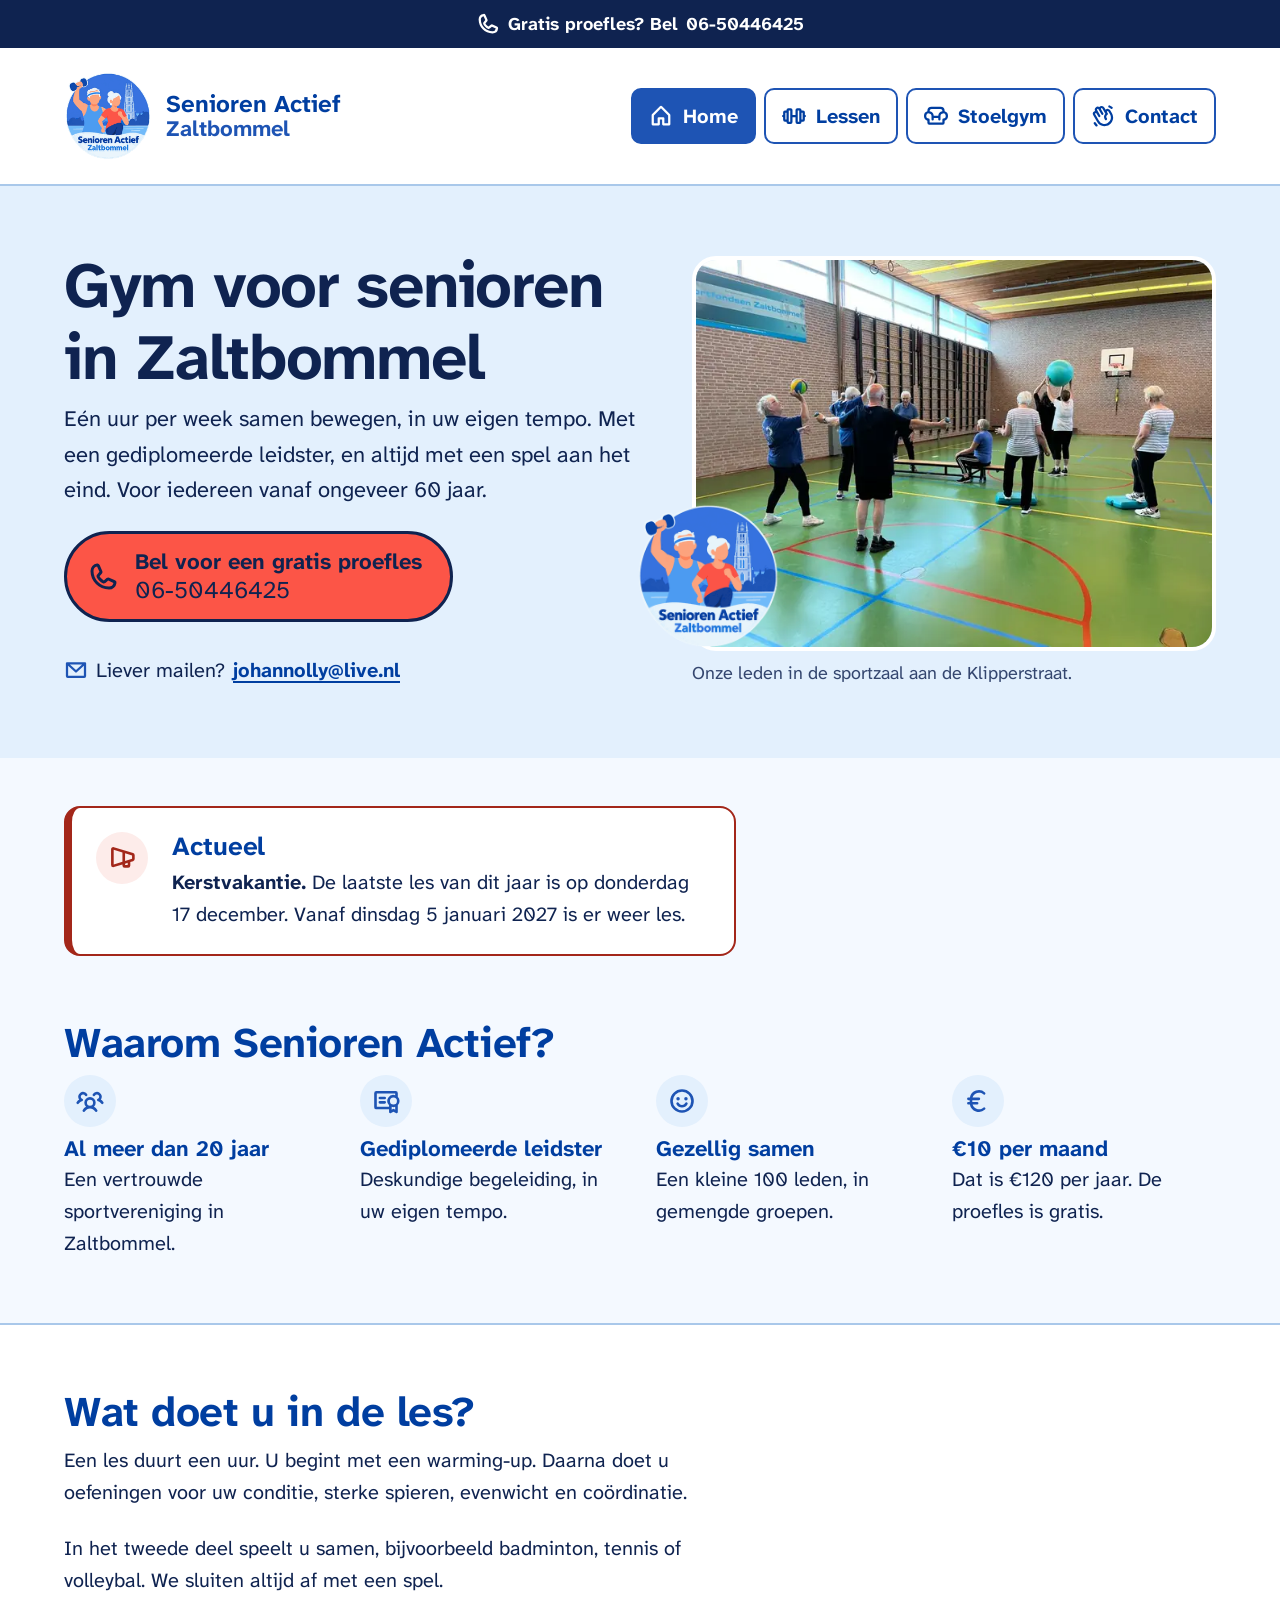
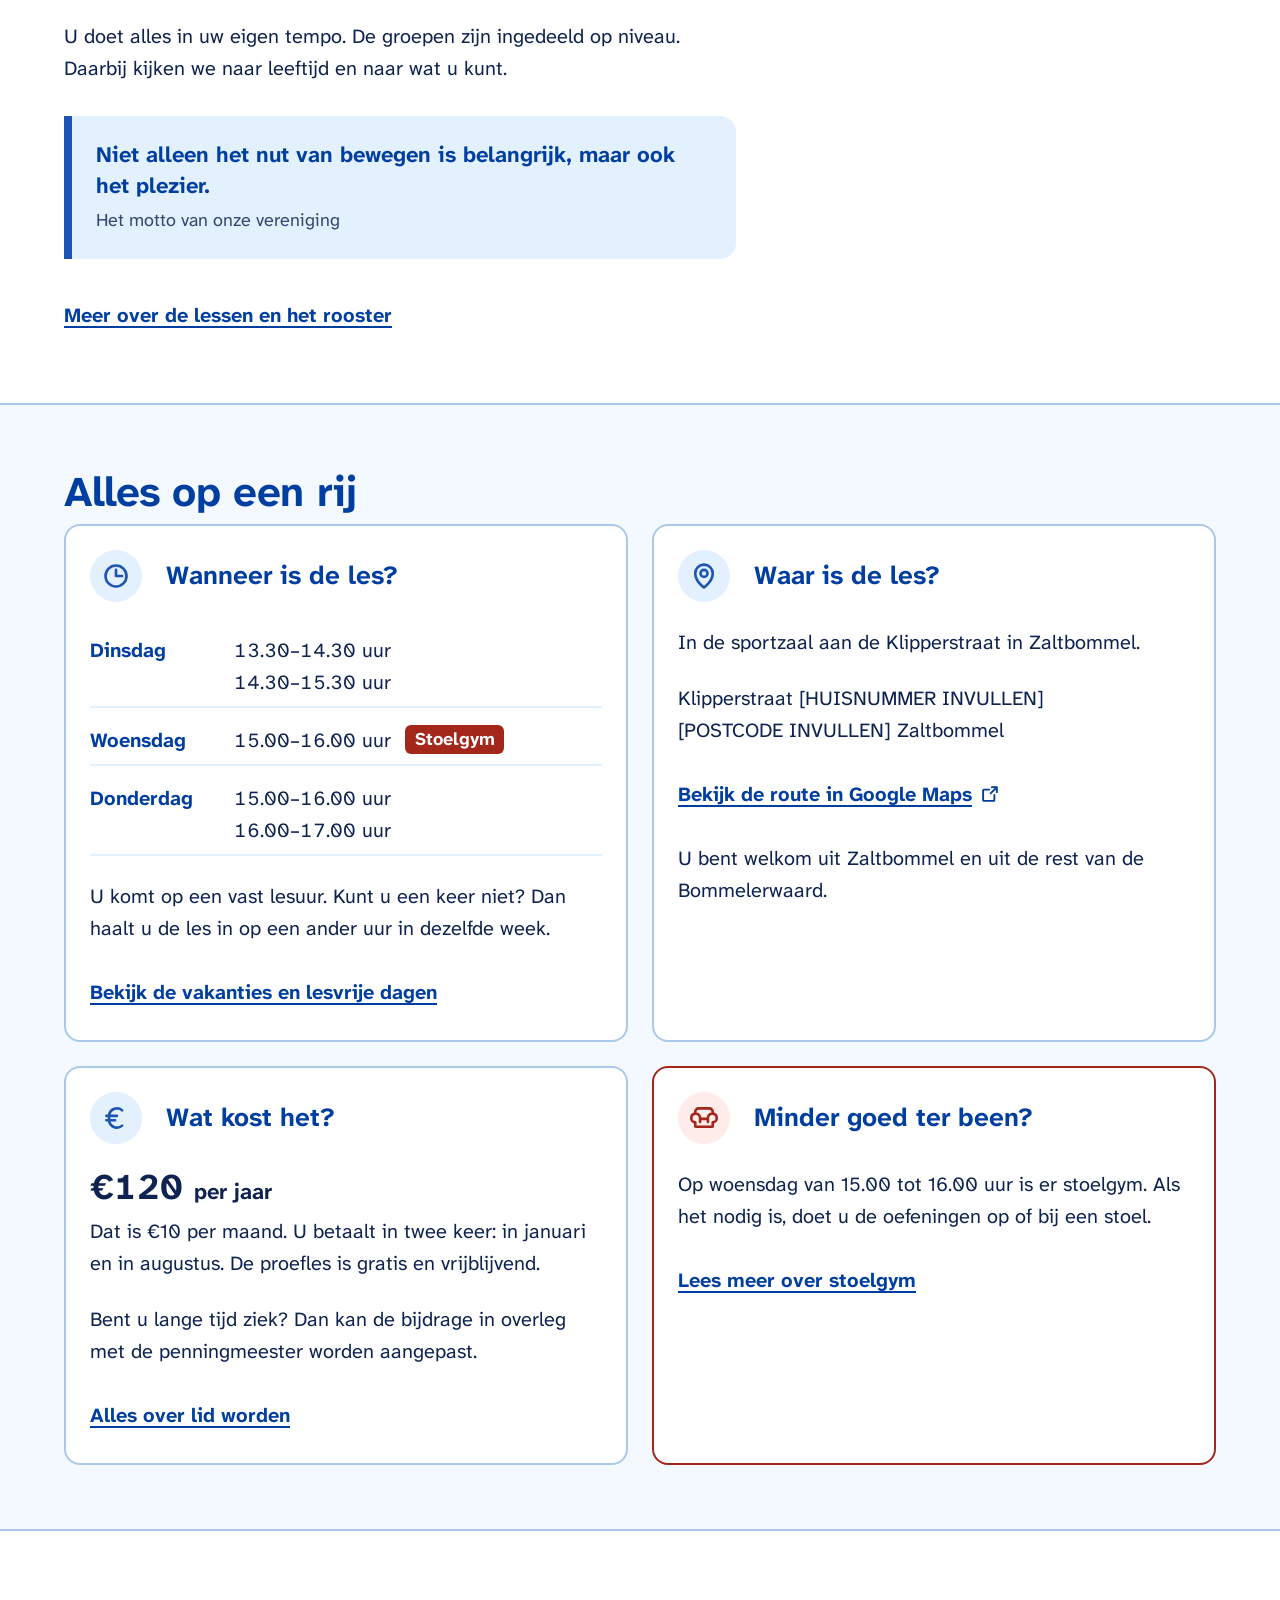
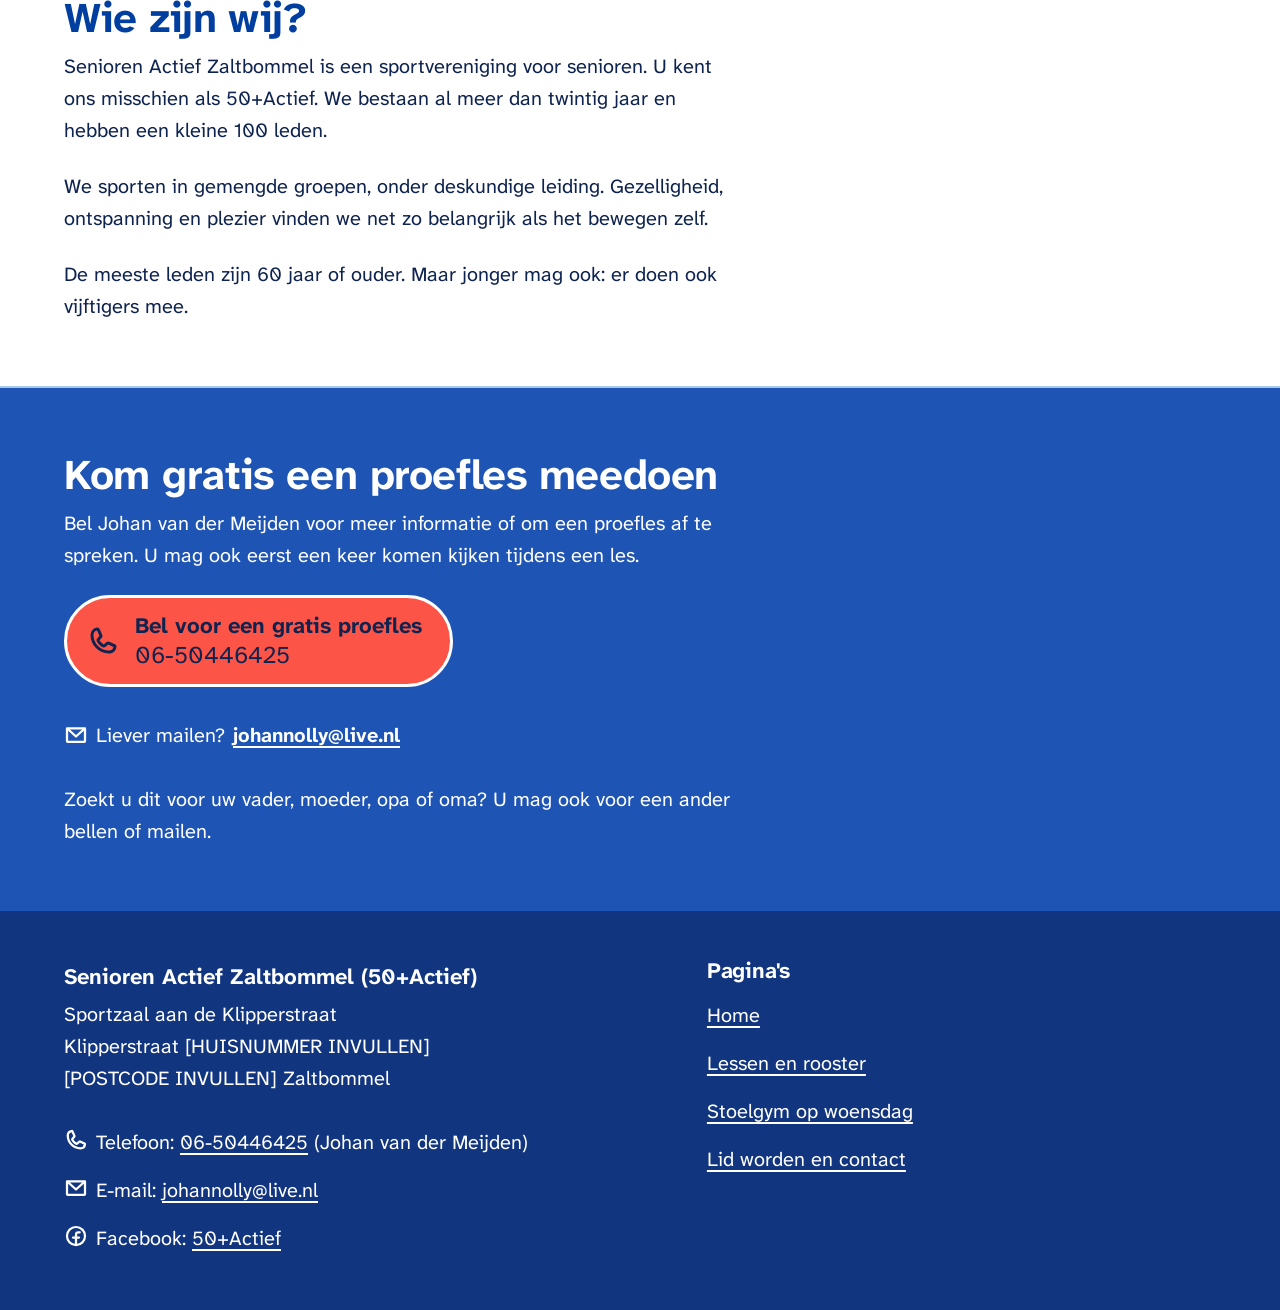
==== index.html @ b39913b5 "Ontwerp 2 van de website Senioren Actief Zaltbommel Herontwerp met de UI/UX Pro Max-richtlijnen: sti" ====
<!DOCTYPE html>
<html lang="nl">
<head>
  <meta charset="utf-8">
  <meta name="viewport" content="width=device-width, initial-scale=1">
  <title>Gym voor senioren in Zaltbommel | Senioren Actief</title>
  <meta name="description" content="Gezellig bewegen voor 60-plussers in Zaltbommel: één uur gym en spel per week, in uw eigen tempo. €120 per jaar. Bel voor een gratis proefles.">
  <link rel="canonical" href="https://www.seniorenactiefzaltbommel.nl/">
  <meta name="theme-color" content="#1e54b4">

  <!-- Voor delen via WhatsApp en Facebook -->
  <meta property="og:type" content="website">
  <meta property="og:locale" content="nl_NL">
  <meta property="og:site_name" content="Senioren Actief Zaltbommel">
  <meta property="og:title" content="Gym voor senioren in Zaltbommel">
  <meta property="og:description" content="Eén uur per week samen bewegen, in uw eigen tempo. Bel voor een gratis proefles.">
  <meta property="og:url" content="https://www.seniorenactiefzaltbommel.nl/">
  <meta property="og:image" content="https://www.seniorenactiefzaltbommel.nl/img/senioren-actief-zaltbommel-deelfoto.jpg">
  <meta property="og:image:width" content="1024">
  <meta property="og:image:height" content="538">
  <meta property="og:image:alt" content="Leden van Senioren Actief Zaltbommel tijdens een les in de sportzaal">

  <link rel="icon" href="favicon.ico" sizes="32x32">
  <link rel="icon" href="img/icoon-192.png" type="image/png" sizes="192x192">
  <link rel="apple-touch-icon" href="apple-touch-icon.png">
  <link rel="preload" href="fonts/atkinson-hyperlegible-next-latin-400-normal.woff2" as="font" type="font/woff2" crossorigin>
  <link rel="preload" href="fonts/atkinson-hyperlegible-next-latin-700-normal.woff2" as="font" type="font/woff2" crossorigin>
  <link rel="stylesheet" href="style.css">

  <!-- BEWERKEN: gegevens voor Google (naam, adres, telefoon, Facebook, lestijden).
       Houd dit gelijk aan de tekst op de site. Zie BEWERKEN.md. -->
  <script type="application/ld+json">
  {
    "@context": "https://schema.org",
    "@type": "SportsClub",
    "@id": "https://www.seniorenactiefzaltbommel.nl/#vereniging",
    "name": "Senioren Actief Zaltbommel",
    "alternateName": "50+Actief",
    "description": "Sportvereniging voor senioren in Zaltbommel. Eén uur gym en spel per week onder leiding van een gediplomeerde leidster.",
    "url": "https://www.seniorenactiefzaltbommel.nl/",
    "logo": "https://www.seniorenactiefzaltbommel.nl/img/logo-512.png",
    "image": "https://www.seniorenactiefzaltbommel.nl/img/seniorengym-zaltbommel-oefeningen-met-bal-1024.jpg",
    "telephone": "+31650446425",
    "address": {
      "@type": "PostalAddress",
      "streetAddress": "Klipperstraat [HUISNUMMER INVULLEN]",
      "postalCode": "[POSTCODE INVULLEN]",
      "addressLocality": "Zaltbommel",
      "addressCountry": "NL"
    },
    "areaServed": ["Zaltbommel", "Bommelerwaard"],
    "sameAs": ["https://www.facebook.com/INVULLEN"],
    "openingHoursSpecification": [
      {
        "@type": "OpeningHoursSpecification",
        "dayOfWeek": "https://schema.org/Tuesday",
        "opens": "13:30",
        "closes": "15:30"
      },
      {
        "@type": "OpeningHoursSpecification",
        "dayOfWeek": "https://schema.org/Wednesday",
        "opens": "15:00",
        "closes": "16:00"
      },
      {
        "@type": "OpeningHoursSpecification",
        "dayOfWeek": "https://schema.org/Thursday",
        "opens": "15:00",
        "closes": "17:00"
      }
    ]
  }
  </script>
  <!-- EINDE BEWERKEN -->
</head>
<body>
  <a class="naar-inhoud" href="#inhoud">Naar de inhoud</a>

  <header>
    <!-- BEWERKEN: telefoonnummer bovenaan -->
    <div class="belbalk op-blauw">
      <p><a href="tel:+31650446425"><svg class="icoon" aria-hidden="true" focusable="false"><use href="img/iconen.svg#phone"></use></svg>Gratis proefles? Bel <span class="nummer">06-50446425</span></a></p>
    </div>
    <!-- EINDE BEWERKEN -->
    <div class="kop">
      <div class="wrap kop-binnen">
        <a class="logo" href="./">
          <img src="img/logo-senioren-actief-zaltbommel-160.png" alt="" width="88" height="88">
          <span class="logo-tekst"><span class="logo-naam">Senioren Actief</span> <span class="logo-plaats">Zaltbommel</span></span>
        </a>
        <nav class="menu" aria-label="Hoofdmenu">
          <ul>
            <li><a href="./" aria-current="page"><svg class="icoon" aria-hidden="true" focusable="false"><use href="img/iconen.svg#house"></use></svg>Home</a></li>
            <li><a href="lessen.html"><svg class="icoon" aria-hidden="true" focusable="false"><use href="img/iconen.svg#barbell"></use></svg>Lessen</a></li>
            <li><a href="stoelgym.html"><svg class="icoon" aria-hidden="true" focusable="false"><use href="img/iconen.svg#armchair"></use></svg>Stoelgym</a></li>
            <li><a href="contact.html"><svg class="icoon" aria-hidden="true" focusable="false"><use href="img/iconen.svg#hand-waving"></use></svg>Contact</a></li>
          </ul>
        </nav>
      </div>
    </div>
  </header>

  <main id="inhoud">
    <section class="held" aria-labelledby="titel">
      <div class="wrap held-raster">
        <div>
          <h1 id="titel">Gym voor senioren in Zaltbommel</h1>
          <p class="inleiding">Eén uur per week samen bewegen, in uw eigen tempo. Met een gediplomeerde leidster, en altijd met een spel aan het eind. Voor iedereen vanaf ongeveer 60 jaar.</p>
          <!-- BEWERKEN: belknop en e-mail -->
          <p class="actie">
            <a class="knop-bel" href="tel:+31650446425"><svg class="icoon" aria-hidden="true" focusable="false"><use href="img/iconen.svg#phone"></use></svg><span><span class="knop-bel-tekst">Bel voor een gratis proefles</span> <span class="knop-bel-nummer">06-50446425</span></span></a>
          </p>
          <p class="mail-regel"><svg class="icoon" aria-hidden="true" focusable="false"><use href="img/iconen.svg#envelope-simple"></use></svg>Liever mailen? <a href="mailto:johannolly%40live.nl">johannolly&#64;live.nl</a></p>
          <!-- EINDE BEWERKEN -->
        </div>

        <!-- BEWERKEN: foto bovenaan. Zie BEWERKEN.md, onderdeel "Foto". -->
        <figure class="held-foto">
          <picture>
            <source type="image/webp" srcset="img/seniorengym-zaltbommel-oefeningen-met-bal-640.webp 640w, img/seniorengym-zaltbommel-oefeningen-met-bal-1024.webp 1024w" sizes="(min-width: 64em) 34rem, calc(100vw - 2rem)">
            <img src="img/seniorengym-zaltbommel-oefeningen-met-bal-1024.jpg" srcset="img/seniorengym-zaltbommel-oefeningen-met-bal-640.jpg 640w, img/seniorengym-zaltbommel-oefeningen-met-bal-1024.jpg 1024w" sizes="(min-width: 64em) 34rem, calc(100vw - 2rem)" width="1024" height="768" alt="Leden van Senioren Actief tijdens een les in de sportzaal. Een vrouw gooit een bal omhoog, een man oefent met gewichtjes en verderop tilt een vrouw een grote gymbal boven haar hoofd.">
          </picture>
          <img class="held-sticker" src="img/logo-senioren-actief-zaltbommel-320.png" alt="" width="144" height="144" loading="lazy">
          <figcaption>Onze leden in de sportzaal aan de Klipperstraat.</figcaption>
        </figure>
        <!-- EINDE BEWERKEN -->
      </div>
    </section>

    <!-- BEWERKEN: actueel
         Pas de tekst in het blok hieronder aan, of haal het hele blok weg
         (van <section class="actueel" tot en met </section>) als er geen nieuws is.
         Voorbeeld voor een evenement:
         <p><strong>Zaterdag 12 juni: wandeltocht.</strong> We lopen samen een rondje. Opgeven bij Johan.</p>
    -->
    <section class="actueel" aria-labelledby="actueel-titel">
      <div class="wrap">
        <div class="actueel-bericht">
          <span class="icoon-rond"><svg class="icoon" aria-hidden="true" focusable="false"><use href="img/iconen.svg#megaphone-simple"></use></svg></span>
          <div>
            <h2 id="actueel-titel">Actueel</h2>
            <p><strong>Kerstvakantie.</strong> De laatste les van dit jaar is op donderdag 17 december. Vanaf dinsdag 5 januari 2027 is er weer les.</p>
          </div>
        </div>
      </div>
    </section>
    <!-- EINDE BEWERKEN: actueel -->

    <section class="sectie" aria-labelledby="waarom-titel">
      <div class="wrap">
        <h2 id="waarom-titel">Waarom Senioren Actief?</h2>
        <ul class="feiten">
          <li><span class="icoon-rond"><svg class="icoon" aria-hidden="true" focusable="false"><use href="img/iconen.svg#users-three"></use></svg></span><span><strong>Al meer dan 20 jaar</strong> Een vertrouwde sportvereniging in Zaltbommel.</span></li>
          <li><span class="icoon-rond"><svg class="icoon" aria-hidden="true" focusable="false"><use href="img/iconen.svg#certificate"></use></svg></span><span><strong>Gediplomeerde leidster</strong> Deskundige begeleiding, in uw eigen tempo.</span></li>
          <li><span class="icoon-rond"><svg class="icoon" aria-hidden="true" focusable="false"><use href="img/iconen.svg#smiley"></use></svg></span><span><strong>Gezellig samen</strong> Een kleine 100 leden, in gemengde groepen.</span></li>
          <li><span class="icoon-rond"><svg class="icoon" aria-hidden="true" focusable="false"><use href="img/iconen.svg#currency-eur"></use></svg></span><span><strong>€10 per maand</strong> Dat is €120 per jaar. De proefles is gratis.</span></li>
        </ul>
      </div>
    </section>

    <section class="sectie sectie-wit" aria-labelledby="les-titel">
      <div class="wrap">
        <div class="tekstkolom">
          <h2 id="les-titel">Wat doet u in de les?</h2>
          <p>Een les duurt een uur. U begint met een warming-up. Daarna doet u oefeningen voor uw conditie, sterke spieren, evenwicht en coördinatie.</p>
          <p>In het tweede deel speelt u samen, bijvoorbeeld badminton, tennis of volleybal. We sluiten altijd af met een spel.</p>
          <p>U doet alles in uw eigen tempo. De groepen zijn ingedeeld op niveau. Daarbij kijken we naar leeftijd en naar wat u kunt.</p>
          <figure class="motto">
            <blockquote><p>Niet alleen het nut van bewegen is belangrijk, maar ook het plezier.</p></blockquote>
            <figcaption>Het motto van onze vereniging</figcaption>
          </figure>
          <p><a class="losse-link" href="lessen.html">Meer over de lessen en het rooster</a></p>
        </div>
      </div>
    </section>

    <section class="sectie" aria-labelledby="alles-titel">
      <div class="wrap">
        <h2 id="alles-titel">Alles op een rij</h2>
        <div class="kaarten">
          <div class="kaart">
            <div class="kaart-kop">
              <span class="icoon-rond"><svg class="icoon" aria-hidden="true" focusable="false"><use href="img/iconen.svg#clock"></use></svg></span>
              <h3>Wanneer is de les?</h3>
            </div>
            <!-- BEWERKEN: lestijden (ook aanpassen op lessen.html, stoelgym.html en in de gegevens voor Google bovenaan dit bestand) -->
            <dl class="lestijden">
              <div>
                <dt>Dinsdag</dt>
                <dd>13.30–14.30 uur</dd>
                <dd>14.30–15.30 uur</dd>
              </div>
              <div>
                <dt>Woensdag</dt>
                <dd>15.00–16.00 uur <span class="label">Stoelgym</span></dd>
              </div>
              <div>
                <dt>Donderdag</dt>
                <dd>15.00–16.00 uur</dd>
                <dd>16.00–17.00 uur</dd>
              </div>
            </dl>
            <!-- EINDE BEWERKEN: lestijden -->
            <p>U komt op een vast lesuur. Kunt u een keer niet? Dan haalt u de les in op een ander uur in dezelfde week.</p>
            <p><a class="losse-link" href="lessen.html#rooster">Bekijk de vakanties en lesvrije dagen</a></p>
          </div>

          <div class="kaart">
            <div class="kaart-kop">
              <span class="icoon-rond"><svg class="icoon" aria-hidden="true" focusable="false"><use href="img/iconen.svg#map-pin"></use></svg></span>
              <h3>Waar is de les?</h3>
            </div>
            <!-- BEWERKEN: adres -->
            <p>In de sportzaal aan de Klipperstraat in Zaltbommel.</p>
            <p>Klipperstraat [HUISNUMMER INVULLEN]<br>[POSTCODE INVULLEN] Zaltbommel</p>
            <p><a class="losse-link" href="https://www.google.com/maps/search/?api=1&amp;query=Klipperstraat%2C+Zaltbommel">Bekijk de route in Google Maps <svg class="icoon" aria-hidden="true" focusable="false"><use href="img/iconen.svg#arrow-square-out"></use></svg></a></p>
            <!-- EINDE BEWERKEN: adres -->
            <p>U bent welkom uit Zaltbommel en uit de rest van de Bommelerwaard.</p>
          </div>

          <div class="kaart">
            <div class="kaart-kop">
              <span class="icoon-rond"><svg class="icoon" aria-hidden="true" focusable="false"><use href="img/iconen.svg#currency-eur"></use></svg></span>
              <h3>Wat kost het?</h3>
            </div>
            <!-- BEWERKEN: contributie -->
            <p class="prijs">€120 <span>per jaar</span></p>
            <p>Dat is €10 per maand. U betaalt in twee keer: in januari en in augustus. De proefles is gratis en vrijblijvend.</p>
            <p>Bent u lange tijd ziek? Dan kan de bijdrage in overleg met de penningmeester worden aangepast.</p>
            <!-- EINDE BEWERKEN: contributie -->
            <p><a class="losse-link" href="contact.html">Alles over lid worden</a></p>
          </div>

          <div class="kaart kaart-let-op">
            <div class="kaart-kop">
              <span class="icoon-rond"><svg class="icoon" aria-hidden="true" focusable="false"><use href="img/iconen.svg#armchair"></use></svg></span>
              <h3>Minder goed ter been?</h3>
            </div>
            <p>Op woensdag van 15.00 tot 16.00 uur is er stoelgym. Als het nodig is, doet u de oefeningen op of bij een stoel.</p>
            <p><a class="losse-link" href="stoelgym.html">Lees meer over stoelgym</a></p>
          </div>
        </div>
      </div>
    </section>

    <section class="sectie sectie-wit" aria-labelledby="wie-titel">
      <div class="wrap">
        <div class="tekstkolom">
          <h2 id="wie-titel">Wie zijn wij?</h2>
          <p>Senioren Actief Zaltbommel is een sportvereniging voor senioren. U kent ons misschien als 50+Actief. We bestaan al meer dan twintig jaar en hebben een kleine 100 leden.</p>
          <p>We sporten in gemengde groepen, onder deskundige leiding. Gezelligheid, ontspanning en plezier vinden we net zo belangrijk als het bewegen zelf.</p>
          <p>De meeste leden zijn 60 jaar of ouder. Maar jonger mag ook: er doen ook vijftigers mee.</p>
        </div>
      </div>
    </section>

    <section class="bel-blok op-blauw" aria-labelledby="bel-titel">
      <div class="wrap">
        <div class="tekstkolom">
          <h2 id="bel-titel">Kom gratis een proefles meedoen</h2>
          <!-- BEWERKEN: contactgegevens onderaan de pagina -->
          <p>Bel Johan van der Meijden voor meer informatie of om een proefles af te spreken. U mag ook eerst een keer komen kijken tijdens een les.</p>
          <p class="actie">
            <a class="knop-bel" href="tel:+31650446425"><svg class="icoon" aria-hidden="true" focusable="false"><use href="img/iconen.svg#phone"></use></svg><span><span class="knop-bel-tekst">Bel voor een gratis proefles</span> <span class="knop-bel-nummer">06-50446425</span></span></a>
          </p>
          <p class="mail-regel"><svg class="icoon" aria-hidden="true" focusable="false"><use href="img/iconen.svg#envelope-simple"></use></svg>Liever mailen? <a href="mailto:johannolly%40live.nl">johannolly&#64;live.nl</a></p>
          <!-- EINDE BEWERKEN -->
          <p>Zoekt u dit voor uw vader, moeder, opa of oma? U mag ook voor een ander bellen of mailen.</p>
        </div>
      </div>
    </section>
  </main>

  <footer class="voet op-blauw">
    <div class="wrap voet-raster">
      <div>
        <!-- BEWERKEN: voettekst. Deze staat op elke pagina hetzelfde. Pas hem op alle pagina's aan. -->
        <address>
          <p class="voet-naam">Senioren Actief Zaltbommel (50+Actief)</p>
          <p>Sportzaal aan de Klipperstraat<br>Klipperstraat [HUISNUMMER INVULLEN]<br>[POSTCODE INVULLEN] Zaltbommel</p>
          <ul class="voet-contact">
            <li><svg class="icoon" aria-hidden="true" focusable="false"><use href="img/iconen.svg#phone"></use></svg><span>Telefoon: <a href="tel:+31650446425">06-50446425</a> (Johan van der Meijden)</span></li>
            <li><svg class="icoon" aria-hidden="true" focusable="false"><use href="img/iconen.svg#envelope-simple"></use></svg><span>E-mail: <a href="mailto:johannolly%40live.nl">johannolly&#64;live.nl</a></span></li>
            <li><svg class="icoon" aria-hidden="true" focusable="false"><use href="img/iconen.svg#facebook-logo"></use></svg><span>Facebook: <a href="https://www.facebook.com/INVULLEN">50+Actief</a></span></li>
          </ul>
        </address>
        <!-- EINDE BEWERKEN: voettekst -->
      </div>
      <nav class="voet-menu" aria-labelledby="voet-menu-titel">
        <h2 id="voet-menu-titel">Pagina's</h2>
        <ul>
          <li><a href="./">Home</a></li>
          <li><a href="lessen.html">Lessen en rooster</a></li>
          <li><a href="stoelgym.html">Stoelgym op woensdag</a></li>
          <li><a href="contact.html">Lid worden en contact</a></li>
        </ul>
      </nav>
    </div>
  </footer>
</body>
</html>
---- style.css ----
/* ==========================================================
   Senioren Actief Zaltbommel - style.css (ontwerp 2)
   Stijl: "Accessible & Ethical", kleuren uit het logo.
   Kleuren, lettergroottes en ruimtes staan bovenaan bij :root.
   Pas daar iets aan, dan verandert het op de hele site.
   ========================================================== */

/* ---------- Lettertype ----------
   Atkinson Hyperlegible Next: gemaakt voor mensen die slecht zien.
   Zelf gehost in fonts/ (vrije licentie, zie fonts/OFL.txt).
   ---------------------------------- */

@font-face {
  font-family: "Atkinson Hyperlegible Next";
  src: url("fonts/atkinson-hyperlegible-next-latin-400-normal.woff2") format("woff2");
  font-weight: 400;
  font-style: normal;
  font-display: swap;
}

@font-face {
  font-family: "Atkinson Hyperlegible Next";
  src: url("fonts/atkinson-hyperlegible-next-latin-700-normal.woff2") format("woff2");
  font-weight: 700;
  font-style: normal;
  font-display: swap;
}

:root {
  /* Kleuren uit het logo */
  --kleur-tekst: #0f2350;          /* gewone tekst (15:1 op wit) */
  --kleur-tekst-zacht: #34466f;    /* bijschriften (9:1 op wit) */
  --kleur-primair: #1e54b4;        /* blauwe banden, iconen, randen */
  --kleur-primair-donker: #003ea0; /* koppen en links */
  --kleur-op-primair: #ffffff;
  --kleur-cta: #fc5547;            /* alleen de belknop (koraal uit het logo) */
  --kleur-cta-hover: #ff7a6b;
  --kleur-op-cta: #0f2350;
  --kleur-achtergrond: #f4f9ff;    /* achtergrond van de pagina */
  --kleur-vlak: #ffffff;           /* kaarten */
  --kleur-zacht: #e3f0fd;          /* kop van de pagina, iconrondjes */
  --kleur-rand: #a9c8ea;           /* rand van kaarten */
  --kleur-let-op: #a3271a;         /* geen les, labels */
  --kleur-let-op-zacht: #fdecea;
  --kleur-voet: #12357f;           /* voettekst */
  --kleur-focus: #0f2350;

  /* Lettergroottes (1rem = 16px) */
  --tekst: 1.25rem;         /* 20px */
  --tekst-groot: 1.375rem;  /* 22px */
  --tekst-klein: 1.125rem;  /* 18px */
  --kop-1: clamp(2.5rem, 1.75rem + 3.2vw, 4rem);
  --kop-2: clamp(1.875rem, 1.5rem + 1.6vw, 2.625rem);
  --kop-3: 1.625rem;

  /* Ruimtes (8-punts schaal) */
  --ruimte-xs: 0.25rem;
  --ruimte-s: 0.5rem;
  --ruimte-m: 1.5rem;
  --ruimte-l: 2rem;
  --ruimte-xl: 3rem;
  --ruimte-2xl: 4rem;

  /* Rondingen */
  --rond-s: 0.625rem;
  --rond-m: 1rem;
  --rond-l: 1.5rem;

  /* Breedtes */
  --breedte-tekst: 42rem;
  --breedte: 72rem;

  --font: "Atkinson Hyperlegible Next", "Atkinson Hyperlegible", Verdana, Tahoma, system-ui, sans-serif;
}

/* ---------- Basis ---------- */

*,
*::before,
*::after {
  box-sizing: border-box;
}

html {
  -webkit-text-size-adjust: 100%;
  text-size-adjust: 100%;
}

body {
  margin: 0;
  background: var(--kleur-achtergrond);
  color: var(--kleur-tekst);
  font-family: var(--font);
  font-size: var(--tekst);
  line-height: 1.6;
  overflow-wrap: break-word;
}

img {
  display: block;
  max-width: 100%;
  height: auto;
}

h1,
h2,
h3 {
  margin: 0 0 var(--ruimte-s);
  color: var(--kleur-primair-donker);
  line-height: 1.12;
  text-wrap: balance;
}

h1 {
  font-size: var(--kop-1);
  font-weight: 700;
  letter-spacing: -0.02em;
}

h2 {
  font-size: var(--kop-2);
  font-weight: 700;
  letter-spacing: -0.01em;
}

h3 {
  font-size: var(--kop-3);
  font-weight: 700;
}

p,
ul,
ol,
dl,
figure,
blockquote {
  margin: 0 0 var(--ruimte-m);
}

:where(p, ul, ol, dl, figure, blockquote):last-child {
  margin-bottom: 0;
}

ul,
ol {
  padding-left: 1.4em;
}

li + li {
  margin-top: 0.4em;
}

strong {
  font-weight: 700;
}

a {
  color: var(--kleur-primair-donker);
  text-decoration-thickness: 0.09em;
  text-underline-offset: 0.18em;
}

a:hover {
  text-decoration-thickness: 0.18em;
}

a,
summary {
  touch-action: manipulation;
}

/* Kleurovergang bij aanwijzen; geen beweging */
a,
summary {
  transition: background-color 0.15s ease, border-color 0.15s ease, color 0.15s ease;
}

/* Focus: witte binnenrand en een donkere ring van 4px */
:focus-visible {
  outline: 4px solid var(--kleur-focus);
  outline-offset: 2px;
  box-shadow: 0 0 0 2px var(--kleur-vlak);
}

/* Op blauw andersom */
.op-blauw :focus-visible {
  outline-color: var(--kleur-op-primair);
  box-shadow: 0 0 0 2px var(--kleur-tekst);
}

.getal {
  font-variant-numeric: tabular-nums;
}

/* ---------- Iconen ---------- */

.icoon {
  flex: none;
  width: 1.5rem;
  height: 1.5rem;
  fill: currentColor;
}

/* Icoon in een rondje (bij kaarten en feiten) */
.icoon-rond {
  display: inline-grid;
  flex: none;
  place-items: center;
  width: 3.25rem;
  height: 3.25rem;
  border-radius: 50%;
  background: var(--kleur-zacht);
  color: var(--kleur-primair);
}

.icoon-rond .icoon {
  width: 1.75rem;
  height: 1.75rem;
}

/* ---------- Opbouw ---------- */

.wrap {
  width: min(100% - 2rem, var(--breedte));
  margin-inline: auto;
}

.tekstkolom {
  max-width: var(--breedte-tekst);
}

.naar-inhoud {
  position: absolute;
  top: -10rem;
  left: 1rem;
  z-index: 100;
  padding: 0.75rem 1rem;
  border-radius: var(--rond-s);
  background: var(--kleur-vlak);
  font-weight: 700;
}

.naar-inhoud:focus {
  top: 1rem;
}

/* ---------- Belbalk en kop ---------- */

.belbalk {
  background: var(--kleur-tekst);
  color: var(--kleur-op-primair);
}

.belbalk p {
  margin: 0;
  text-align: center;
}

.belbalk a {
  display: inline-flex;
  align-items: center;
  gap: var(--ruimte-s);
  min-height: 3rem;
  padding: 0.5rem 1rem;
  color: var(--kleur-op-primair);
  font-size: var(--tekst-klein);
  font-weight: 700;
  text-decoration: none;
}

.belbalk a:hover {
  text-decoration: underline;
}

.kop {
  border-bottom: 2px solid var(--kleur-rand);
  background: var(--kleur-vlak);
}

.kop-binnen {
  display: flex;
  flex-wrap: wrap;
  align-items: center;
  justify-content: space-between;
  gap: var(--ruimte-m);
  padding-block: var(--ruimte-m);
}

.logo {
  display: inline-flex;
  align-items: center;
  gap: 0.875rem;
  color: var(--kleur-tekst);
  text-decoration: none;
}

.logo img {
  width: 4.5rem;
  height: 4.5rem;
}

.logo-tekst {
  display: flex;
  flex-direction: column;
  line-height: 1.1;
}

.logo-naam {
  color: var(--kleur-primair-donker);
  font-size: 1.5rem;
  font-weight: 700;
}

.logo-plaats {
  color: var(--kleur-primair);
  font-size: var(--tekst-groot);
  font-weight: 700;
}

.menu {
  flex: 1 1 100%;
}

.menu ul {
  display: grid;
  grid-template-columns: 1fr 1fr;
  gap: var(--ruimte-s);
  margin: 0;
  padding: 0;
  list-style: none;
}

.menu li + li {
  margin-top: 0;
}

.menu a {
  display: flex;
  align-items: center;
  justify-content: center;
  gap: 0.625rem;
  min-height: 3.5rem;
  padding: 0.5rem 1rem;
  border: 2px solid var(--kleur-primair);
  border-radius: var(--rond-s);
  background: var(--kleur-vlak);
  color: var(--kleur-primair-donker);
  font-weight: 700;
  text-decoration: none;
}

.menu a:hover {
  background: var(--kleur-zacht);
}

.menu a:active {
  background: var(--kleur-rand);
}

.menu a[aria-current="page"] {
  background: var(--kleur-primair);
  color: var(--kleur-op-primair);
}

@media (min-width: 48em) {
  .logo img {
    width: 5.5rem;
    height: 5.5rem;
  }

  .menu ul {
    grid-template-columns: repeat(4, auto);
    justify-content: start;
  }
}

@media (min-width: 64em) {
  .menu {
    flex: 0 1 auto;
  }
}

/* ---------- Kop van de homepage (held) ---------- */

.held {
  padding-block: var(--ruimte-xl);
  background: var(--kleur-zacht);
}

.held-raster {
  display: grid;
  gap: var(--ruimte-xl);
  align-items: center;
}

.held h1 {
  max-width: 15ch;
  color: var(--kleur-tekst);
}

.inleiding {
  max-width: 36rem;
  font-size: var(--tekst-groot);
}

.mail-regel {
  display: flex;
  flex-wrap: wrap;
  align-items: center;
  gap: 0 var(--ruimte-s);
}

.mail-regel .icoon {
  color: var(--kleur-primair);
}

.mail-regel a {
  display: inline-block;
  padding-block: 0.5rem;
  font-weight: 700;
  overflow-wrap: anywhere;
}

.held-foto {
  position: relative;
  margin: 0;
}

.held-foto picture img {
  width: 100%;
  border: 4px solid var(--kleur-vlak);
  border-radius: var(--rond-l);
}

.held-foto figcaption {
  margin-top: var(--ruimte-s);
  color: var(--kleur-tekst-zacht);
  font-size: var(--tekst-klein);
}

/* Het logo als sticker op de hoek van de foto (alleen brede schermen) */
.held-sticker {
  display: none;
}

@media (min-width: 64em) {
  .held {
    padding-block: var(--ruimte-2xl);
  }

  .held-raster {
    grid-template-columns: 1.05fr 0.95fr;
  }

  .held-sticker {
    position: absolute;
    bottom: 2.5rem;
    left: -3.5rem;
    display: block;
    width: 9rem;
    height: 9rem;
  }
}

/* ---------- Kop van de andere pagina's ---------- */

.paginakop {
  padding-block: var(--ruimte-xl);
  border-bottom: 2px solid var(--kleur-rand);
  background: var(--kleur-zacht);
}

.paginakop h1 {
  max-width: 20ch;
  color: var(--kleur-tekst);
}

.paginakop .inleiding {
  margin-bottom: 0;
}

/* ---------- Belknop (koraal) ---------- */

.actie {
  margin-block: var(--ruimte-m);
}

.knop-bel {
  display: inline-flex;
  align-items: center;
  gap: 1rem;
  min-height: 4.25rem;
  padding: 0.875rem 1.75rem 0.875rem 1.25rem;
  border: 3px solid var(--kleur-tekst);
  border-radius: 999px;
  background: var(--kleur-cta);
  color: var(--kleur-op-cta);
  font-size: var(--tekst-groot);
  font-weight: 700;
  line-height: 1.25;
  text-decoration: none;
  transition: background-color 0.15s ease;
}

.knop-bel:hover {
  background: var(--kleur-cta-hover);
}

.knop-bel:active {
  background: var(--kleur-vlak);
}

.knop-bel .icoon {
  width: 2rem;
  height: 2rem;
}

.knop-bel-tekst,
.knop-bel-nummer {
  display: block;
}

/* 24px: telt als grote tekst, zodat het contrast op koraal aan AAA voldoet */
.knop-bel-nummer {
  font-size: 1.5rem;
  font-weight: 400;
}

.op-blauw .knop-bel {
  border-color: var(--kleur-op-primair);
}

/* ---------- Secties ---------- */

.sectie {
  padding-block: var(--ruimte-xl);
}

.sectie-wit {
  border-block: 2px solid var(--kleur-rand);
  background: var(--kleur-vlak);
}

@media (min-width: 64em) {
  .sectie {
    padding-block: var(--ruimte-2xl);
  }
}

.sectie-kop {
  display: flex;
  align-items: center;
  gap: var(--ruimte-m);
  margin-bottom: var(--ruimte-m);
}

.sectie-kop h2 {
  margin: 0;
}

.sectie h3 {
  margin-top: var(--ruimte-l);
}

.sectie h2 + h3,
.sectie h3:first-child {
  margin-top: 0;
}

/* Telefoonnummer nooit over twee regels breken */
.nummer,
.knop-bel-nummer,
.voet-contact a {
  white-space: nowrap;
}

/* Losse links krijgen genoeg hoogte om aan te tikken */
.losse-link {
  display: inline-flex;
  align-items: center;
  gap: var(--ruimte-s);
  min-height: 3rem;
  font-weight: 700;
}

.losse-link .icoon {
  width: 1.25rem;
  height: 1.25rem;
}

/* ---------- Actueel ---------- */

.actueel {
  padding-top: var(--ruimte-xl);
}

.actueel-bericht {
  display: flex;
  gap: var(--ruimte-m);
  align-items: flex-start;
  max-width: var(--breedte-tekst);
  padding: var(--ruimte-m);
  border: 2px solid var(--kleur-let-op);
  border-left-width: 0.5rem;
  border-radius: var(--rond-m);
  background: var(--kleur-vlak);
}

.actueel-bericht .icoon-rond {
  background: var(--kleur-let-op-zacht);
  color: var(--kleur-let-op);
}

.actueel-bericht h2 {
  margin-bottom: var(--ruimte-xs);
  font-size: var(--kop-3);
}

/* ---------- Feiten op een rij ---------- */

.feiten {
  display: grid;
  gap: var(--ruimte-m);
  margin: 0;
  padding: 0;
  list-style: none;
}

.feiten li {
  display: flex;
  gap: var(--ruimte-m);
  align-items: flex-start;
  margin: 0;
}

.feiten strong {
  display: block;
  color: var(--kleur-primair-donker);
  font-size: var(--tekst-groot);
  line-height: 1.3;
}

@media (min-width: 48em) {
  .feiten {
    grid-template-columns: repeat(2, 1fr);
    gap: var(--ruimte-l);
  }
}

@media (min-width: 64em) {
  .feiten {
    grid-template-columns: repeat(4, 1fr);
  }

  .feiten li {
    flex-direction: column;
    gap: var(--ruimte-s);
  }
}

/* ---------- Kaarten ---------- */

.kaarten {
  display: grid;
  gap: var(--ruimte-m);
}

@media (min-width: 48em) {
  .kaarten {
    grid-template-columns: repeat(2, 1fr);
  }
}

.kaart {
  padding: var(--ruimte-m);
  border: 2px solid var(--kleur-rand);
  border-radius: var(--rond-m);
  background: var(--kleur-vlak);
}

.kaart-kop {
  display: flex;
  align-items: center;
  gap: var(--ruimte-m);
  margin-bottom: var(--ruimte-m);
}

.kaart-kop h3 {
  margin: 0;
}

.kaart-let-op {
  border-color: var(--kleur-let-op);
}

.kaart-let-op .icoon-rond {
  background: var(--kleur-let-op-zacht);
  color: var(--kleur-let-op);
}

/* ---------- Lestijden ---------- */

.lestijden {
  display: grid;
  gap: var(--ruimte-s);
  margin: 0 0 var(--ruimte-m);
}

.lestijden > div {
  display: grid;
  gap: 0 var(--ruimte-m);
  padding-block: var(--ruimte-s);
  border-bottom: 2px solid var(--kleur-zacht);
}

.lestijden dt {
  color: var(--kleur-primair-donker);
  font-weight: 700;
}

.lestijden dd {
  margin: 0;
  font-variant-numeric: tabular-nums;
}

@media (min-width: 30em) {
  .lestijden > div {
    grid-template-columns: 7.5rem 1fr;
  }

  .lestijden dd {
    grid-column: 2;
  }

  .lestijden dt {
    grid-row: span 3;
  }
}

.label {
  display: inline-block;
  margin-left: var(--ruimte-s);
  padding: 0 0.6rem;
  border-radius: 0.375rem;
  background: var(--kleur-let-op);
  color: var(--kleur-op-primair);
  font-size: var(--tekst-klein);
  font-weight: 700;
  vertical-align: 0.1em;
}

/* Grote lestijden-lijst op de lessenpagina */
.lestijden-groot > div {
  padding: var(--ruimte-m);
  border: 2px solid var(--kleur-rand);
  border-radius: var(--rond-m);
  background: var(--kleur-vlak);
}

.lestijden-groot .stoelgym {
  border-color: var(--kleur-let-op);
}

/* ---------- Prijs ---------- */

.prijs {
  margin-bottom: var(--ruimte-s);
  color: var(--kleur-tekst);
  font-size: 2.25rem;
  font-weight: 700;
  line-height: 1.1;
  font-variant-numeric: tabular-nums;
}

.prijs span {
  font-size: var(--tekst-groot);
  font-weight: 700;
}

/* ---------- Stappen (genummerd, het is een volgorde) ---------- */

.stappen {
  padding: 0;
  list-style: none;
  counter-reset: stap;
}

.stappen li {
  position: relative;
  min-height: 3.25rem;
  padding-left: 4.5rem;
  counter-increment: stap;
}

.stappen li + li {
  margin-top: var(--ruimte-m);
}

.stappen li::before {
  content: counter(stap);
  position: absolute;
  top: -0.25rem;
  left: 0;
  display: grid;
  place-items: center;
  width: 3.25rem;
  height: 3.25rem;
  border-radius: 50%;
  background: var(--kleur-primair);
  color: var(--kleur-op-primair);
  font-size: var(--tekst-groot);
  font-weight: 700;
}

.stappen strong {
  display: block;
  color: var(--kleur-primair-donker);
  font-size: var(--tekst-groot);
}

/* ---------- Rooster ---------- */

.rooster {
  margin: 0 0 var(--ruimte-m);
  padding: 0;
  list-style: none;
}

.rooster li {
  display: flex;
  gap: var(--ruimte-m);
  align-items: flex-start;
  margin: 0;
  padding: var(--ruimte-m);
  border: 2px solid var(--kleur-rand);
  border-radius: var(--rond-m);
  background: var(--kleur-vlak);
}

.rooster li + li {
  margin-top: var(--ruimte-s);
}

.rooster .icoon {
  margin-top: 0.15rem;
  color: var(--kleur-primair);
}

.rooster strong {
  display: block;
}

.rooster .geen-les {
  border-color: var(--kleur-let-op);
  background: var(--kleur-let-op-zacht);
}

.rooster .geen-les .icoon {
  color: var(--kleur-let-op);
}

/* ---------- Motto ---------- */

.motto {
  margin-block: var(--ruimte-l);
  padding: var(--ruimte-m);
  border-left: 0.5rem solid var(--kleur-primair);
  border-radius: 0 var(--rond-m) var(--rond-m) 0;
  background: var(--kleur-zacht);
}

.motto blockquote {
  margin: 0 0 var(--ruimte-xs);
  color: var(--kleur-primair-donker);
  font-size: var(--tekst-groot);
  font-weight: 700;
  line-height: 1.4;
}

.motto blockquote p {
  margin: 0;
}

.motto figcaption {
  color: var(--kleur-tekst-zacht);
  font-size: var(--tekst-klein);
}

/* ---------- Foto's ---------- */

.foto img {
  width: 100%;
  border-radius: var(--rond-l);
}

.foto figcaption {
  margin-top: var(--ruimte-s);
  color: var(--kleur-tekst-zacht);
  font-size: var(--tekst-klein);
}

.sectie .foto {
  margin-block: var(--ruimte-l);
}

/* ---------- Feitenlijst met iconen (stoelgym) ---------- */

.feitenlijst {
  display: grid;
  gap: var(--ruimte-m);
  margin: 0 0 var(--ruimte-m);
  padding: var(--ruimte-m);
  border: 2px solid var(--kleur-rand);
  border-radius: var(--rond-m);
  background: var(--kleur-vlak);
}

.feitenlijst > div {
  display: grid;
  gap: var(--ruimte-xs);
}

.feitenlijst dt {
  display: flex;
  align-items: center;
  gap: var(--ruimte-s);
  color: var(--kleur-primair-donker);
  font-weight: 700;
}

.feitenlijst dt .icoon {
  color: var(--kleur-primair);
}

.feitenlijst dd {
  margin: 0;
  padding-left: 2rem;
}

/* ---------- Tegels (grote links met icoon) ---------- */

.tegels {
  display: grid;
  gap: var(--ruimte-s);
  margin: 0 0 var(--ruimte-m);
  padding: 0;
  list-style: none;
}

.tegels li + li {
  margin-top: 0;
}

@media (min-width: 48em) {
  .tegels {
    grid-template-columns: repeat(2, 1fr);
    gap: var(--ruimte-m);
  }
}

.tegel {
  display: flex;
  align-items: center;
  gap: var(--ruimte-m);
  min-height: 4.5rem;
  height: 100%;
  padding: var(--ruimte-s) var(--ruimte-m);
  border: 2px solid var(--kleur-primair);
  border-radius: var(--rond-m);
  background: var(--kleur-vlak);
  color: var(--kleur-primair-donker);
  font-weight: 700;
  text-decoration: none;
}

.tegel:hover {
  background: var(--kleur-zacht);
}

.tegel:active {
  background: var(--kleur-rand);
}

.tegel .icoon-pijl {
  margin-left: auto;
  width: 1.25rem;
  height: 1.25rem;
}

/* ---------- Contactkaart ---------- */

.contactkaart {
  padding: var(--ruimte-m);
  border: 3px solid var(--kleur-primair);
  border-radius: var(--rond-m);
  background: var(--kleur-vlak);
}

.contactkaart .naam {
  margin-bottom: 0;
  color: var(--kleur-primair-donker);
  font-size: var(--kop-3);
  font-weight: 700;
}

/* ---------- Veelgestelde vragen (openklappen) ---------- */

.vragen details {
  border: 2px solid var(--kleur-rand);
  border-radius: var(--rond-m);
  background: var(--kleur-vlak);
}

.vragen details + details {
  margin-top: var(--ruimte-s);
}

.vragen details[open] {
  border-color: var(--kleur-primair);
}

.vragen summary {
  display: flex;
  align-items: center;
  gap: var(--ruimte-m);
  min-height: 3.75rem;
  padding: var(--ruimte-s) var(--ruimte-m);
  border-radius: calc(var(--rond-m) - 2px);
  color: var(--kleur-primair-donker);
  font-weight: 700;
  list-style: none;
  cursor: pointer;
}

.vragen summary::-webkit-details-marker {
  display: none;
}

.vragen summary:hover {
  background: var(--kleur-zacht);
}

.vragen summary .icoon {
  margin-left: auto;
  color: var(--kleur-primair);
}

.vragen .icoon-min,
.vragen details[open] .icoon-plus {
  display: none;
}

.vragen details[open] .icoon-min {
  display: block;
}

.vragen .antwoord {
  padding: 0 var(--ruimte-m) var(--ruimte-m);
}

/* ---------- Blauwe band onderaan (bellen) ---------- */

.bel-blok {
  padding-block: var(--ruimte-xl);
  background: var(--kleur-primair);
  color: var(--kleur-op-primair);
}

.bel-blok h2 {
  color: var(--kleur-op-primair);
}

.bel-blok a:not(.knop-bel) {
  color: var(--kleur-op-primair);
}

.bel-blok .mail-regel .icoon {
  color: var(--kleur-op-primair);
}

@media (min-width: 64em) {
  .bel-blok {
    padding-block: var(--ruimte-2xl);
  }

  .bel-binnen {
    display: grid;
    grid-template-columns: 1fr auto;
    gap: var(--ruimte-xl);
    align-items: center;
  }
}

.bel-logo {
  display: none;
}

@media (min-width: 64em) {
  .bel-logo {
    display: block;
    width: 12rem;
    height: 12rem;
  }
}

/* ---------- Voettekst ---------- */

.voet {
  padding-block: var(--ruimte-xl);
  background: var(--kleur-voet);
  color: var(--kleur-op-primair);
}

.voet a {
  color: var(--kleur-op-primair);
}

.voet-raster {
  display: grid;
  gap: var(--ruimte-l);
}

@media (min-width: 48em) {
  .voet-raster {
    grid-template-columns: 1.2fr 1fr;
  }
}

.voet address {
  font-style: normal;
}

.voet-naam {
  margin-bottom: var(--ruimte-xs);
  font-size: var(--tekst-groot);
  font-weight: 700;
}

.voet ul {
  margin: 0;
  padding: 0;
  list-style: none;
}

.voet li + li {
  margin-top: 0;
}

.voet-contact li {
  display: flex;
  gap: var(--ruimte-s);
  align-items: flex-start;
}

.voet-contact .icoon {
  margin-top: 0.6rem;
}

.voet-contact a,
.voet-menu a {
  display: inline-block;
  padding-block: 0.5rem;
}

.voet h2 {
  margin-bottom: var(--ruimte-s);
  color: var(--kleur-op-primair);
  font-size: var(--tekst-groot);
}

/* ---------- Toegankelijkheid ---------- */

@media (prefers-reduced-motion: reduce) {
  *,
  *::before,
  *::after {
    animation: none !important;
    transition: none !important;
    scroll-behavior: auto !important;
  }
}

/* Hoog-contrastmodus van Windows */
@media (forced-colors: active) {
  .knop-bel,
  .menu a,
  .tegel,
  .vragen details {
    border: 3px solid ButtonText;
  }

  .icoon {
    fill: CanvasText;
  }
}

/* ---------- Afdrukken (bijv. het rooster) ---------- */

@media print {
  .naar-inhoud,
  .belbalk,
  .menu,
  .held-foto,
  .bel-blok {
    display: none;
  }

  body,
  .held,
  .paginakop,
  .sectie-wit {
    background: none;
    color: #000;
  }

  h1,
  h2,
  h3,
  a {
    color: #000;
  }

  body {
    font-size: 12pt;
  }

  .sectie {
    padding-block: 1rem;
  }

  .vragen details {
    border: 0;
  }
}
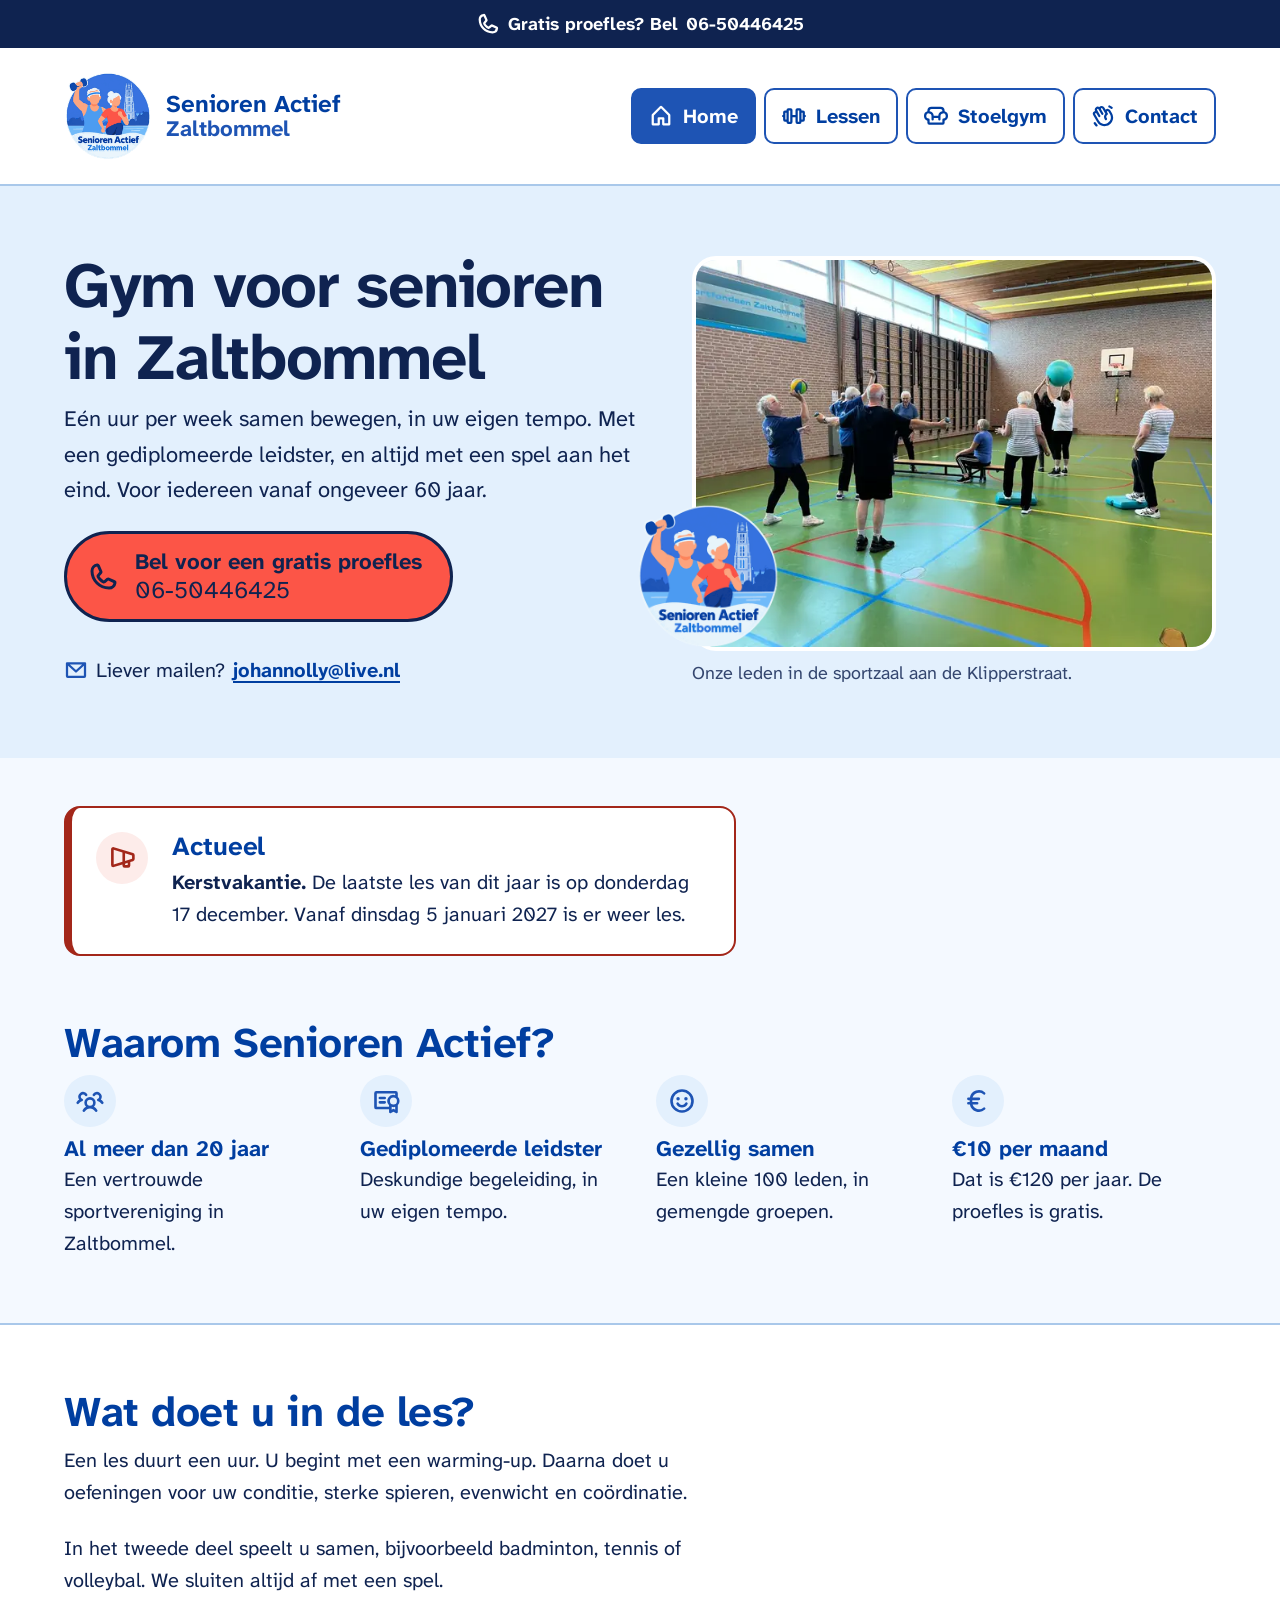
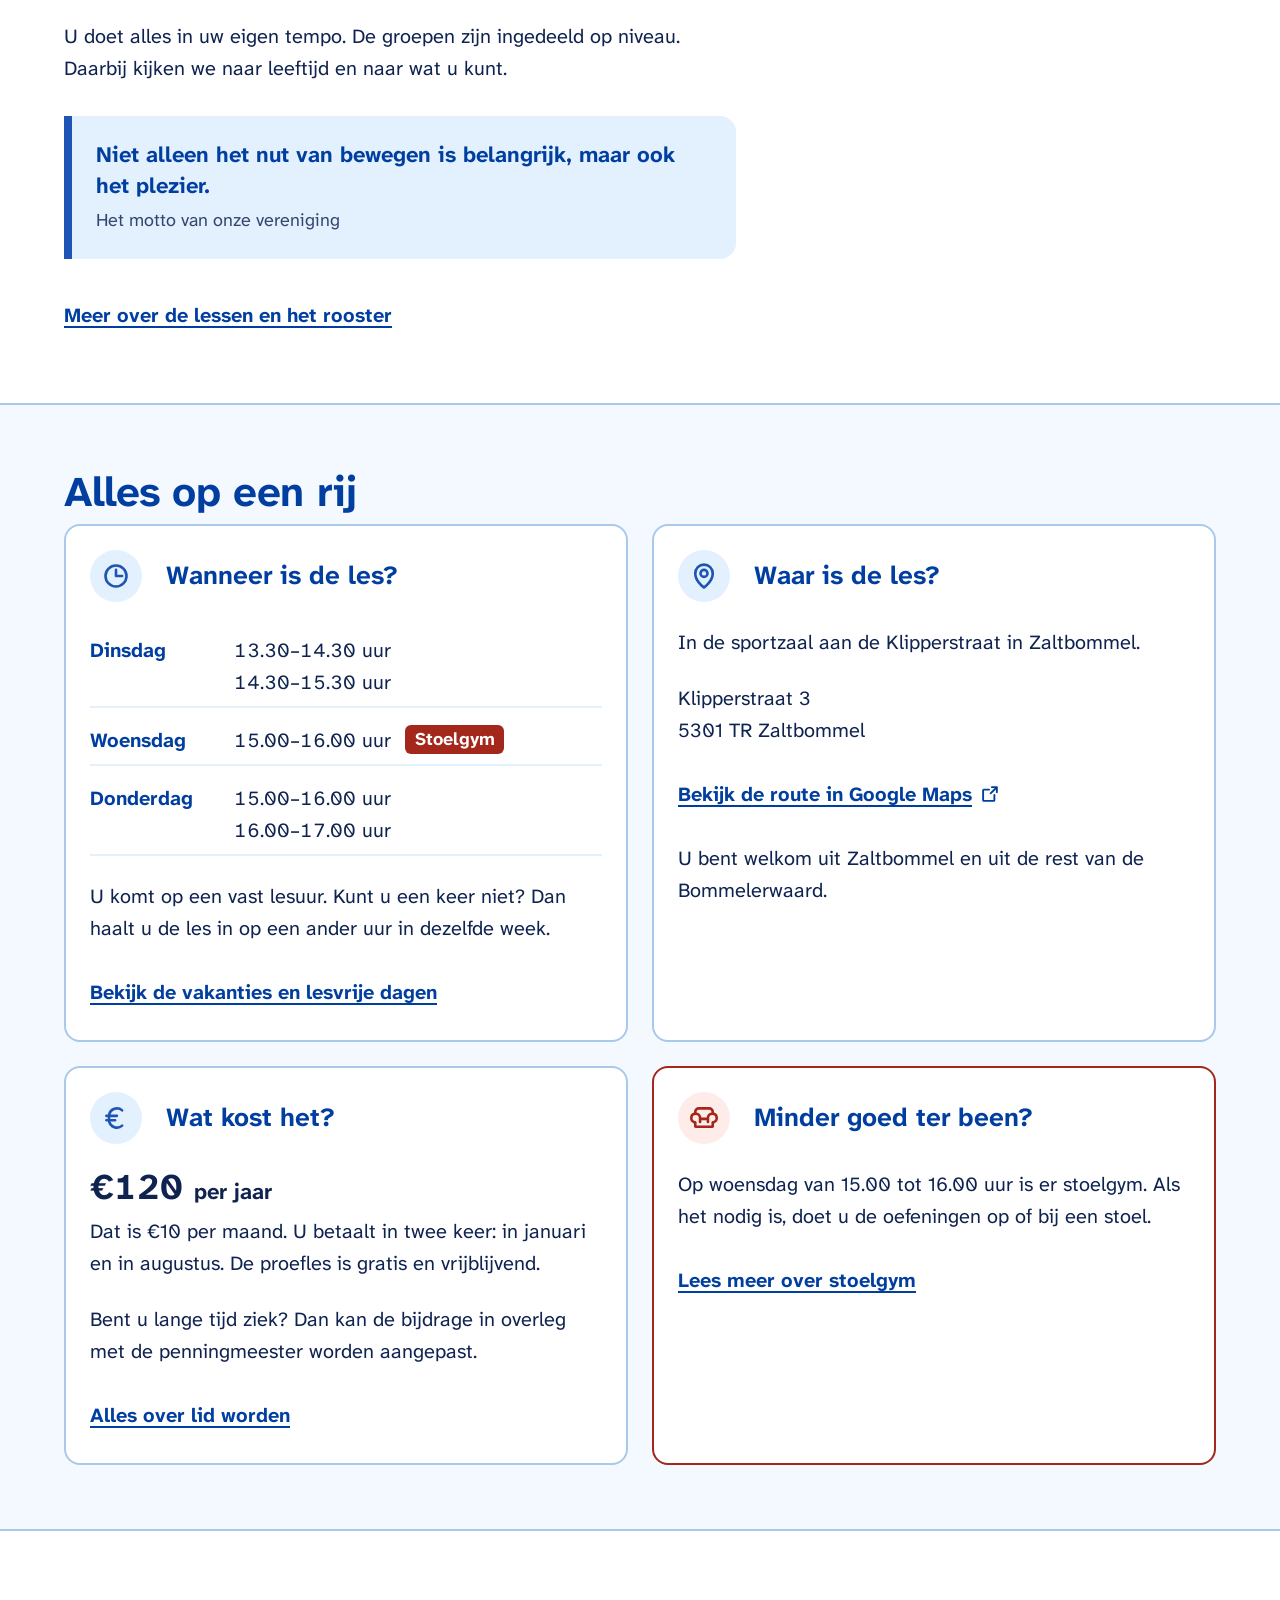
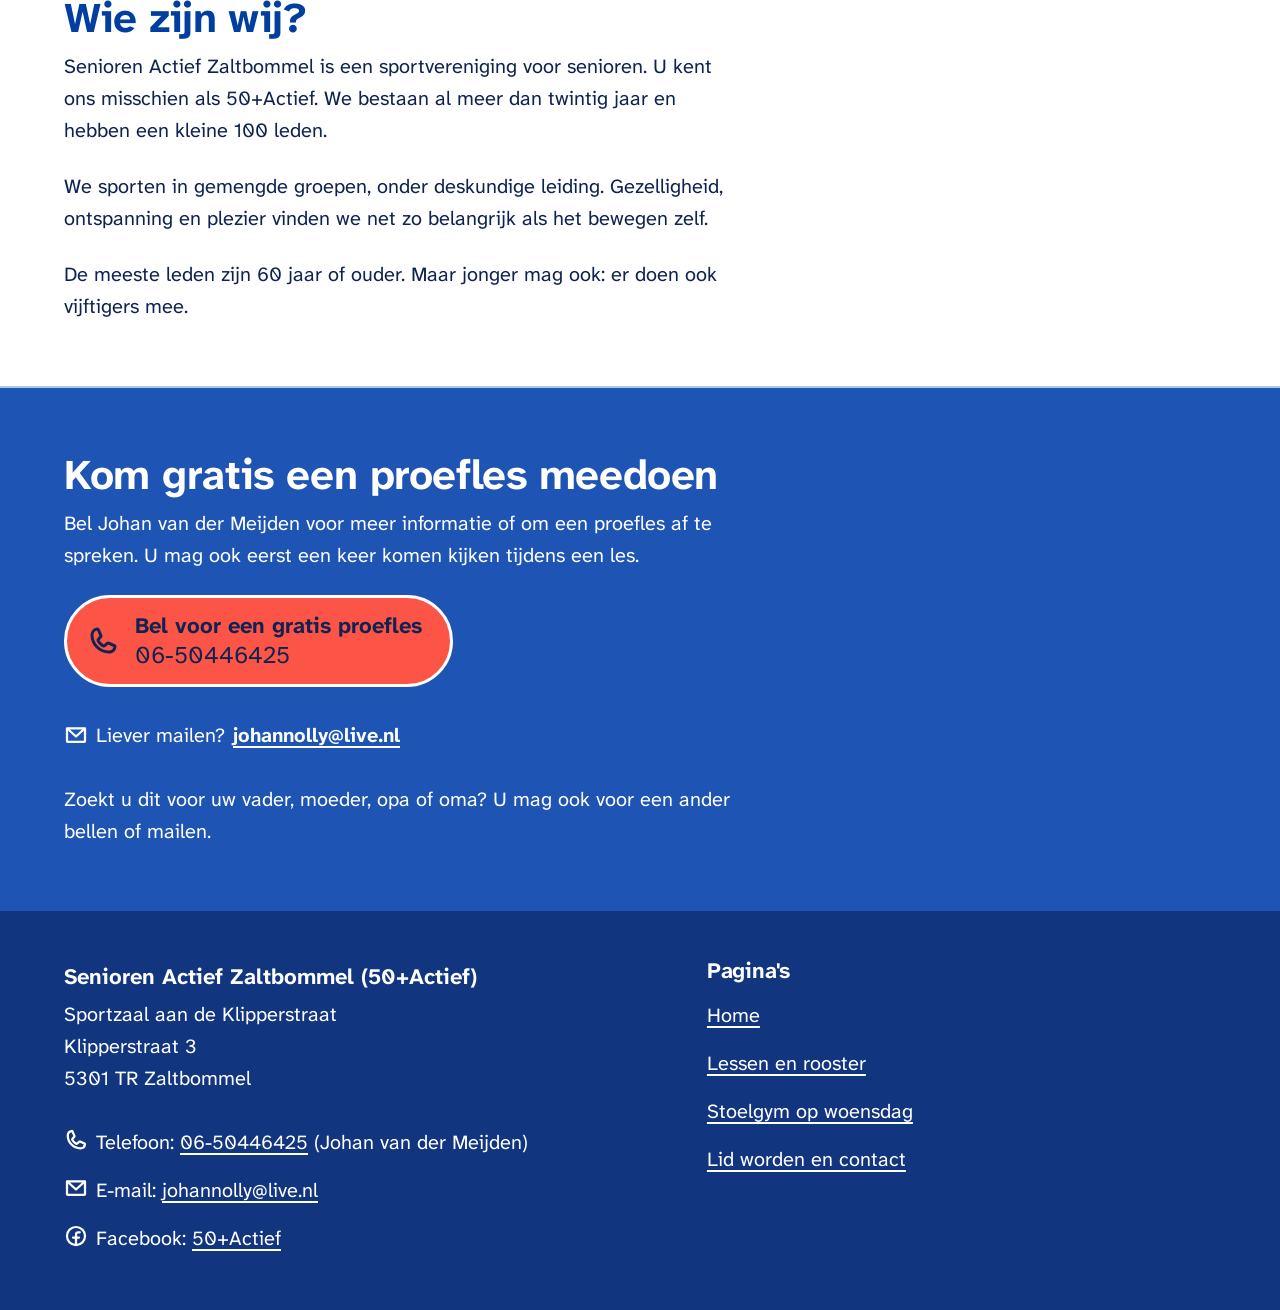
==== commit 156b4444: "Adres sportzaal en Facebookpagina ingevuld Klipperstraat 3, 5301 TR Zaltbommel in de voettekst, op d" ====
--- a/index.html
+++ b/index.html
@@ -43,13 +43,13 @@
     "telephone": "+31650446425",
     "address": {
       "@type": "PostalAddress",
-      "streetAddress": "Klipperstraat [HUISNUMMER INVULLEN]",
-      "postalCode": "[POSTCODE INVULLEN]",
+      "streetAddress": "Klipperstraat 3",
+      "postalCode": "5301 TR",
       "addressLocality": "Zaltbommel",
       "addressCountry": "NL"
     },
     "areaServed": ["Zaltbommel", "Bommelerwaard"],
-    "sameAs": ["https://www.facebook.com/INVULLEN"],
+    "sameAs": ["https://www.facebook.com/profile.php?id=61579033208338"],
     "openingHoursSpecification": [
       {
         "@type": "OpeningHoursSpecification",
@@ -213,8 +213,8 @@
             </div>
             <!-- BEWERKEN: adres -->
             <p>In de sportzaal aan de Klipperstraat in Zaltbommel.</p>
-            <p>Klipperstraat [HUISNUMMER INVULLEN]<br>[POSTCODE INVULLEN] Zaltbommel</p>
-            <p><a class="losse-link" href="https://www.google.com/maps/search/?api=1&amp;query=Klipperstraat%2C+Zaltbommel">Bekijk de route in Google Maps <svg class="icoon" aria-hidden="true" focusable="false"><use href="img/iconen.svg#arrow-square-out"></use></svg></a></p>
+            <p>Klipperstraat 3<br>5301 TR Zaltbommel</p>
+            <p><a class="losse-link" href="https://www.google.com/maps/search/?api=1&amp;query=Klipperstraat+3%2C+5301+TR+Zaltbommel">Bekijk de route in Google Maps <svg class="icoon" aria-hidden="true" focusable="false"><use href="img/iconen.svg#arrow-square-out"></use></svg></a></p>
             <!-- EINDE BEWERKEN: adres -->
             <p>U bent welkom uit Zaltbommel en uit de rest van de Bommelerwaard.</p>
           </div>
@@ -278,11 +278,11 @@
         <!-- BEWERKEN: voettekst. Deze staat op elke pagina hetzelfde. Pas hem op alle pagina's aan. -->
         <address>
           <p class="voet-naam">Senioren Actief Zaltbommel (50+Actief)</p>
-          <p>Sportzaal aan de Klipperstraat<br>Klipperstraat [HUISNUMMER INVULLEN]<br>[POSTCODE INVULLEN] Zaltbommel</p>
+          <p>Sportzaal aan de Klipperstraat<br>Klipperstraat 3<br>5301 TR Zaltbommel</p>
           <ul class="voet-contact">
             <li><svg class="icoon" aria-hidden="true" focusable="false"><use href="img/iconen.svg#phone"></use></svg><span>Telefoon: <a href="tel:+31650446425">06-50446425</a> (Johan van der Meijden)</span></li>
             <li><svg class="icoon" aria-hidden="true" focusable="false"><use href="img/iconen.svg#envelope-simple"></use></svg><span>E-mail: <a href="mailto:johannolly%40live.nl">johannolly&#64;live.nl</a></span></li>
-            <li><svg class="icoon" aria-hidden="true" focusable="false"><use href="img/iconen.svg#facebook-logo"></use></svg><span>Facebook: <a href="https://www.facebook.com/INVULLEN">50+Actief</a></span></li>
+            <li><svg class="icoon" aria-hidden="true" focusable="false"><use href="img/iconen.svg#facebook-logo"></use></svg><span>Facebook: <a href="https://www.facebook.com/profile.php?id=61579033208338">50+Actief</a></span></li>
           </ul>
         </address>
         <!-- EINDE BEWERKEN: voettekst -->
--- a/style.css
+++ b/style.css
@@ -24,6 +24,30 @@
   font-weight: 700;
   font-style: normal;
   font-display: swap;
+}
+
+/* Reserve-lettertype: Verdana, maar even breed en hoog gemaakt als Atkinson.
+   Zo verspringt de tekst niet als het echte lettertype binnenkomt. */
+@font-face {
+  font-family: "Atkinson Reserve";
+  src: local("Verdana");
+  font-weight: 400;
+  font-style: normal;
+  size-adjust: 86.93%;
+  ascent-override: 112.73%;
+  descent-override: 36.81%;
+  line-gap-override: 0%;
+}
+
+@font-face {
+  font-family: "Atkinson Reserve";
+  src: local("Verdana Bold"), local("Verdana-Bold");
+  font-weight: 700;
+  font-style: normal;
+  size-adjust: 83.59%;
+  ascent-override: 117.24%;
+  descent-override: 38.28%;
+  line-gap-override: 0%;
 }
 
 :root {
@@ -70,7 +94,7 @@
   --breedte-tekst: 42rem;
   --breedte: 72rem;
 
-  --font: "Atkinson Hyperlegible Next", "Atkinson Hyperlegible", Verdana, Tahoma, system-ui, sans-serif;
+  --font: "Atkinson Hyperlegible Next", "Atkinson Reserve", Verdana, Tahoma, system-ui, sans-serif;
 }
 
 /* ---------- Basis ---------- */
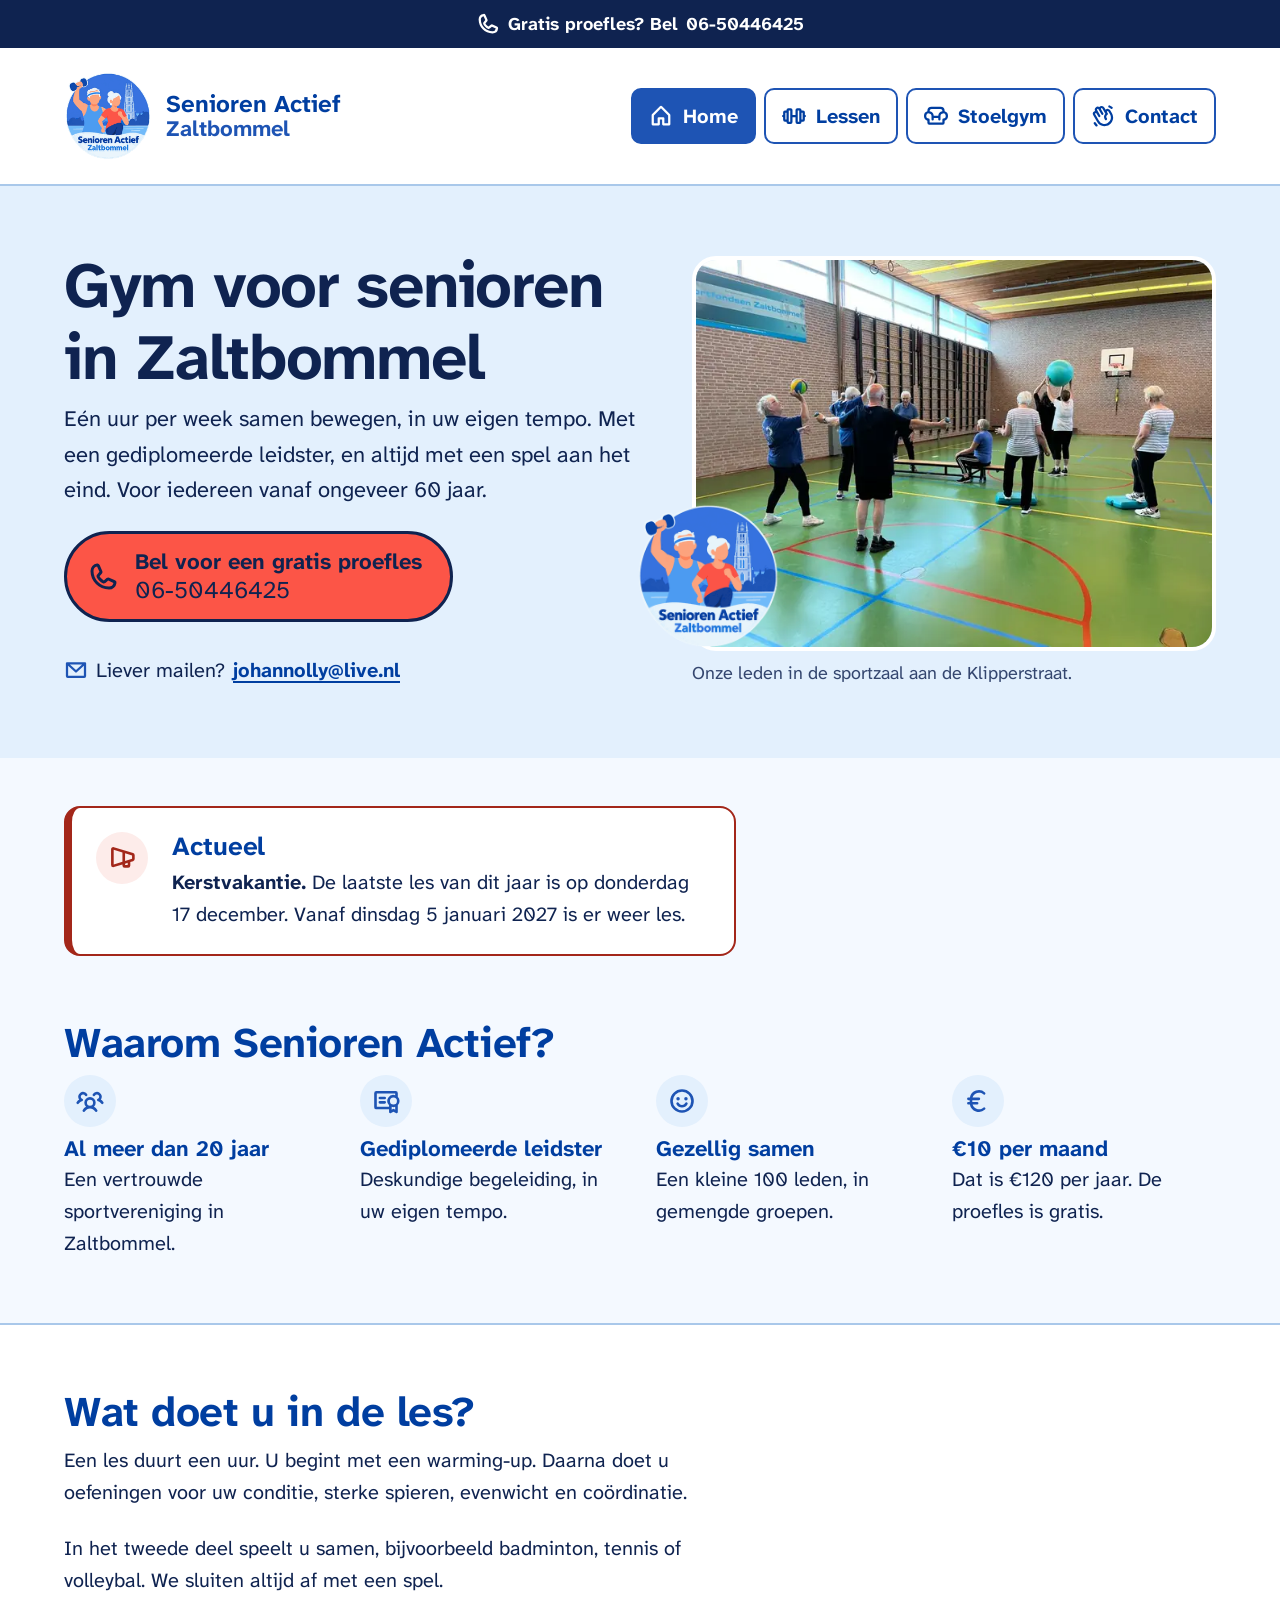
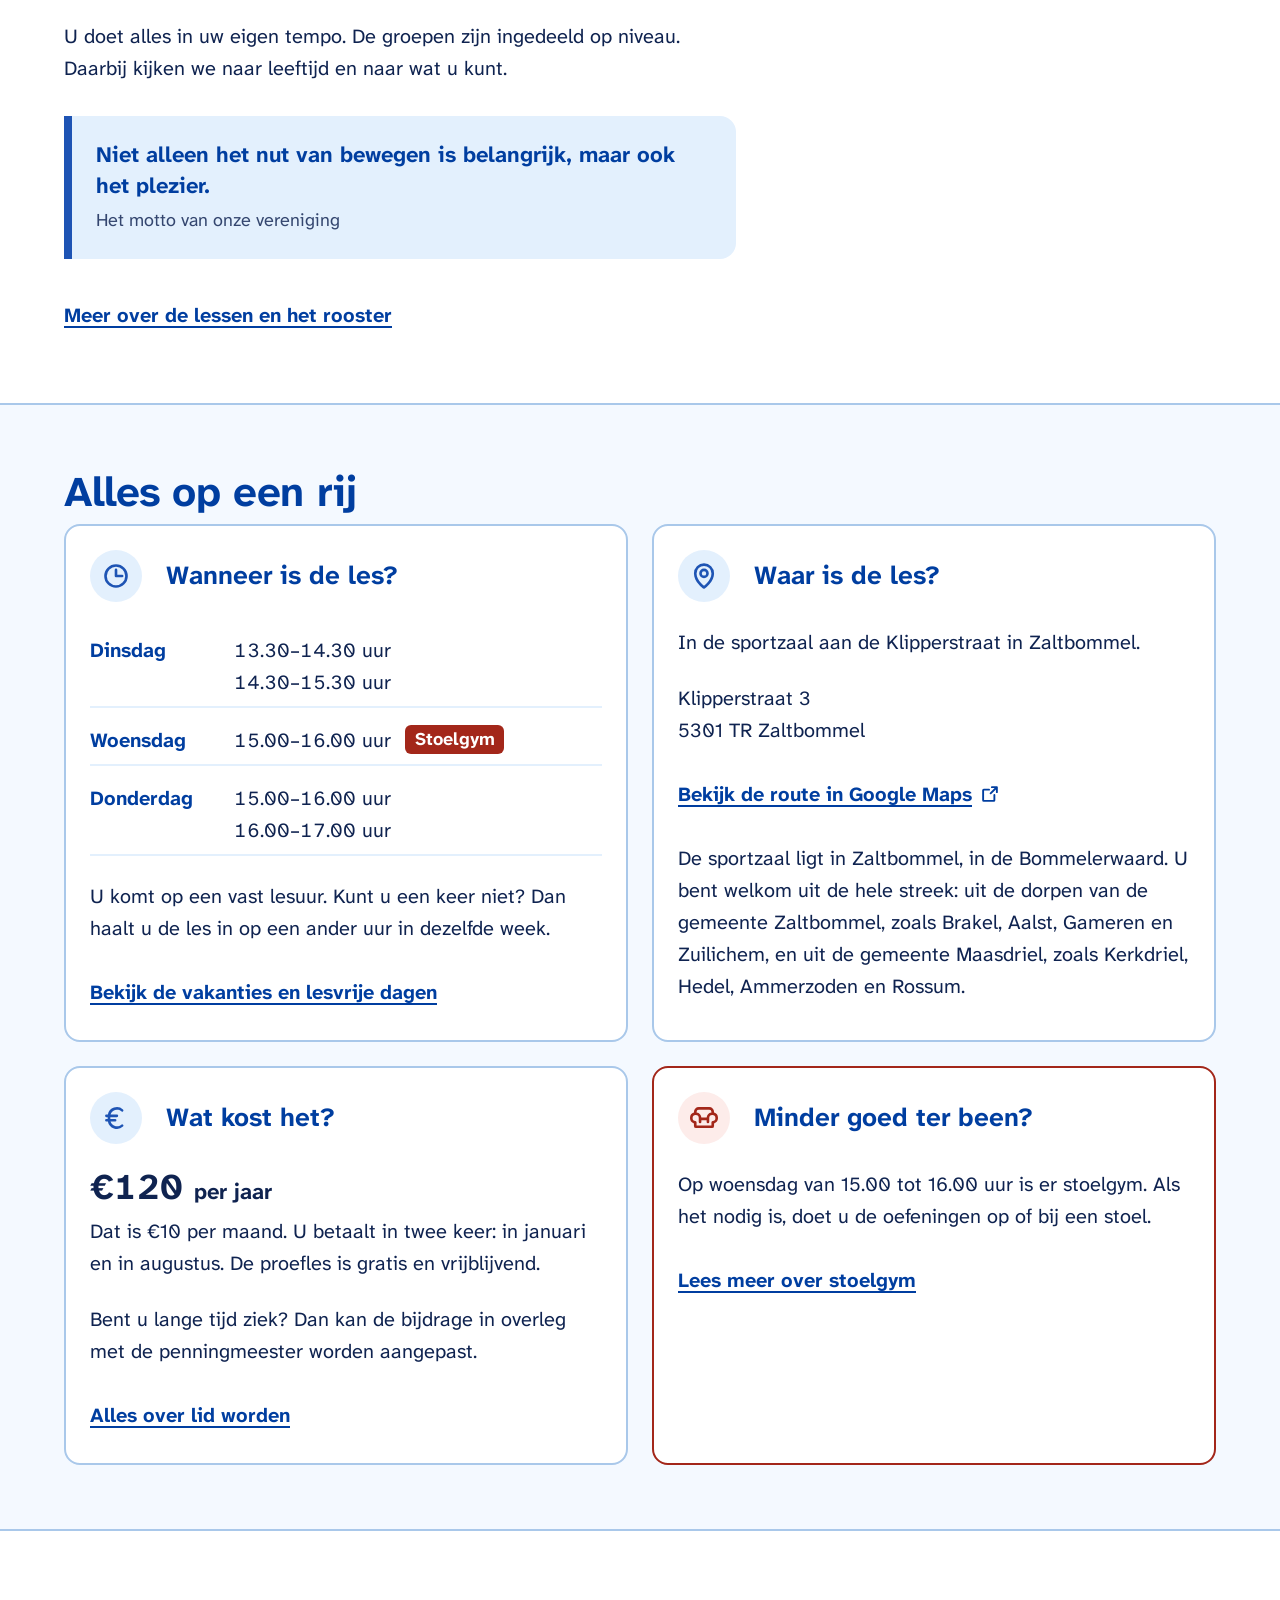
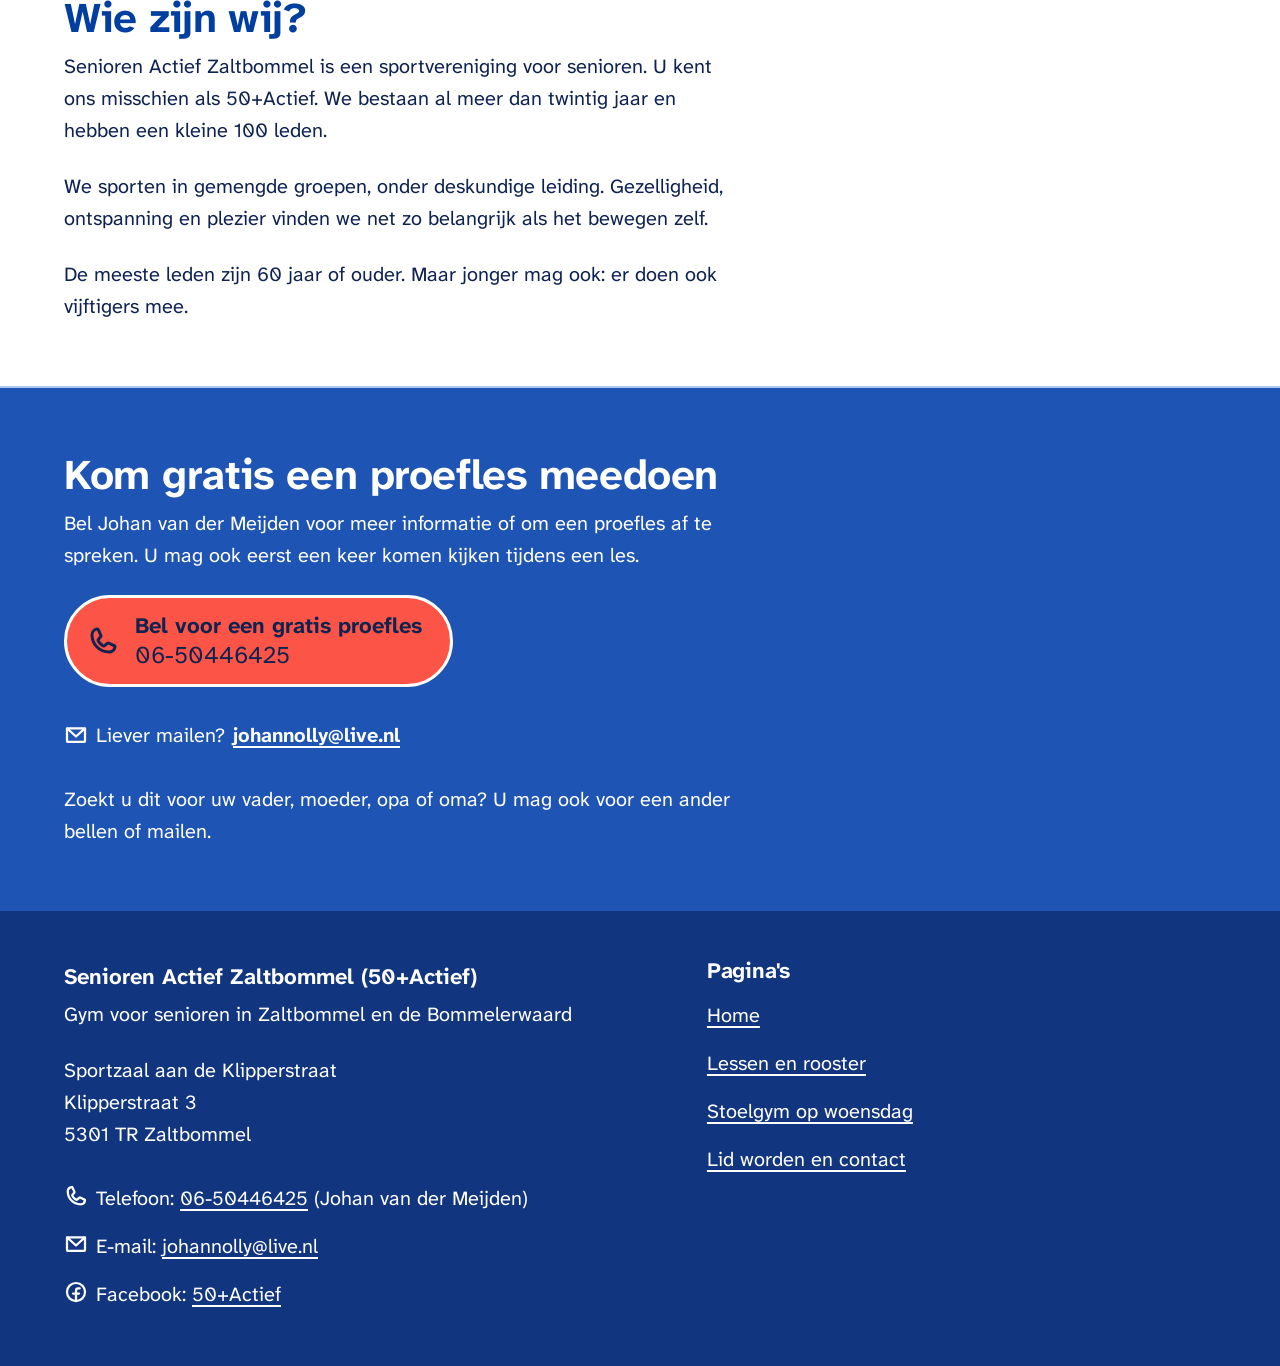
==== commit 1694d9b1: "Dorpen, gemeenten en de Bommelerwaard op de site Kerken van de gemeenten Zaltbommel en Maasdriel gen" ====
--- a/index.html
+++ b/index.html
@@ -4,7 +4,7 @@
   <meta charset="utf-8">
   <meta name="viewport" content="width=device-width, initial-scale=1">
   <title>Gym voor senioren in Zaltbommel | Senioren Actief</title>
-  <meta name="description" content="Gezellig bewegen voor 60-plussers in Zaltbommel: één uur gym en spel per week, in uw eigen tempo. €120 per jaar. Bel voor een gratis proefles.">
+  <meta name="description" content="Gezellig bewegen voor 60-plussers in Zaltbommel en de Bommelerwaard. Eén uur gym en spel per week, €120 per jaar. Bel voor een gratis proefles.">
   <link rel="canonical" href="https://www.seniorenactiefzaltbommel.nl/">
   <meta name="theme-color" content="#1e54b4">
 
@@ -48,7 +48,7 @@
       "addressLocality": "Zaltbommel",
       "addressCountry": "NL"
     },
-    "areaServed": ["Zaltbommel", "Bommelerwaard"],
+    "areaServed": ["Zaltbommel", "Bommelerwaard", "Gemeente Zaltbommel", "Gemeente Maasdriel", "Aalst", "Bern", "Brakel", "Bruchem", "Delwijnen", "Gameren", "Kerkwijk", "Nederhemert", "Nieuwaal", "Poederoijen", "Zuilichem", "Alem", "Ammerzoden", "Hedel", "Heerewaarden", "Hoenzadriel", "Hurwenen", "Kerkdriel", "Rossum", "Velddriel", "Well"],
     "sameAs": ["https://www.facebook.com/profile.php?id=61579033208338"],
     "openingHoursSpecification": [
       {
@@ -216,7 +216,7 @@
             <p>Klipperstraat 3<br>5301 TR Zaltbommel</p>
             <p><a class="losse-link" href="https://www.google.com/maps/search/?api=1&amp;query=Klipperstraat+3%2C+5301+TR+Zaltbommel">Bekijk de route in Google Maps <svg class="icoon" aria-hidden="true" focusable="false"><use href="img/iconen.svg#arrow-square-out"></use></svg></a></p>
             <!-- EINDE BEWERKEN: adres -->
-            <p>U bent welkom uit Zaltbommel en uit de rest van de Bommelerwaard.</p>
+            <p>De sportzaal ligt in Zaltbommel, in de Bommelerwaard. U bent welkom uit de hele streek: uit de dorpen van de gemeente Zaltbommel, zoals Brakel, Aalst, Gameren en Zuilichem, en uit de gemeente Maasdriel, zoals Kerkdriel, Hedel, Ammerzoden en Rossum.</p>
           </div>
 
           <div class="kaart">
@@ -278,6 +278,7 @@
         <!-- BEWERKEN: voettekst. Deze staat op elke pagina hetzelfde. Pas hem op alle pagina's aan. -->
         <address>
           <p class="voet-naam">Senioren Actief Zaltbommel (50+Actief)</p>
+          <p>Gym voor senioren in Zaltbommel en de Bommelerwaard</p>
           <p>Sportzaal aan de Klipperstraat<br>Klipperstraat 3<br>5301 TR Zaltbommel</p>
           <ul class="voet-contact">
             <li><svg class="icoon" aria-hidden="true" focusable="false"><use href="img/iconen.svg#phone"></use></svg><span>Telefoon: <a href="tel:+31650446425">06-50446425</a> (Johan van der Meijden)</span></li>
